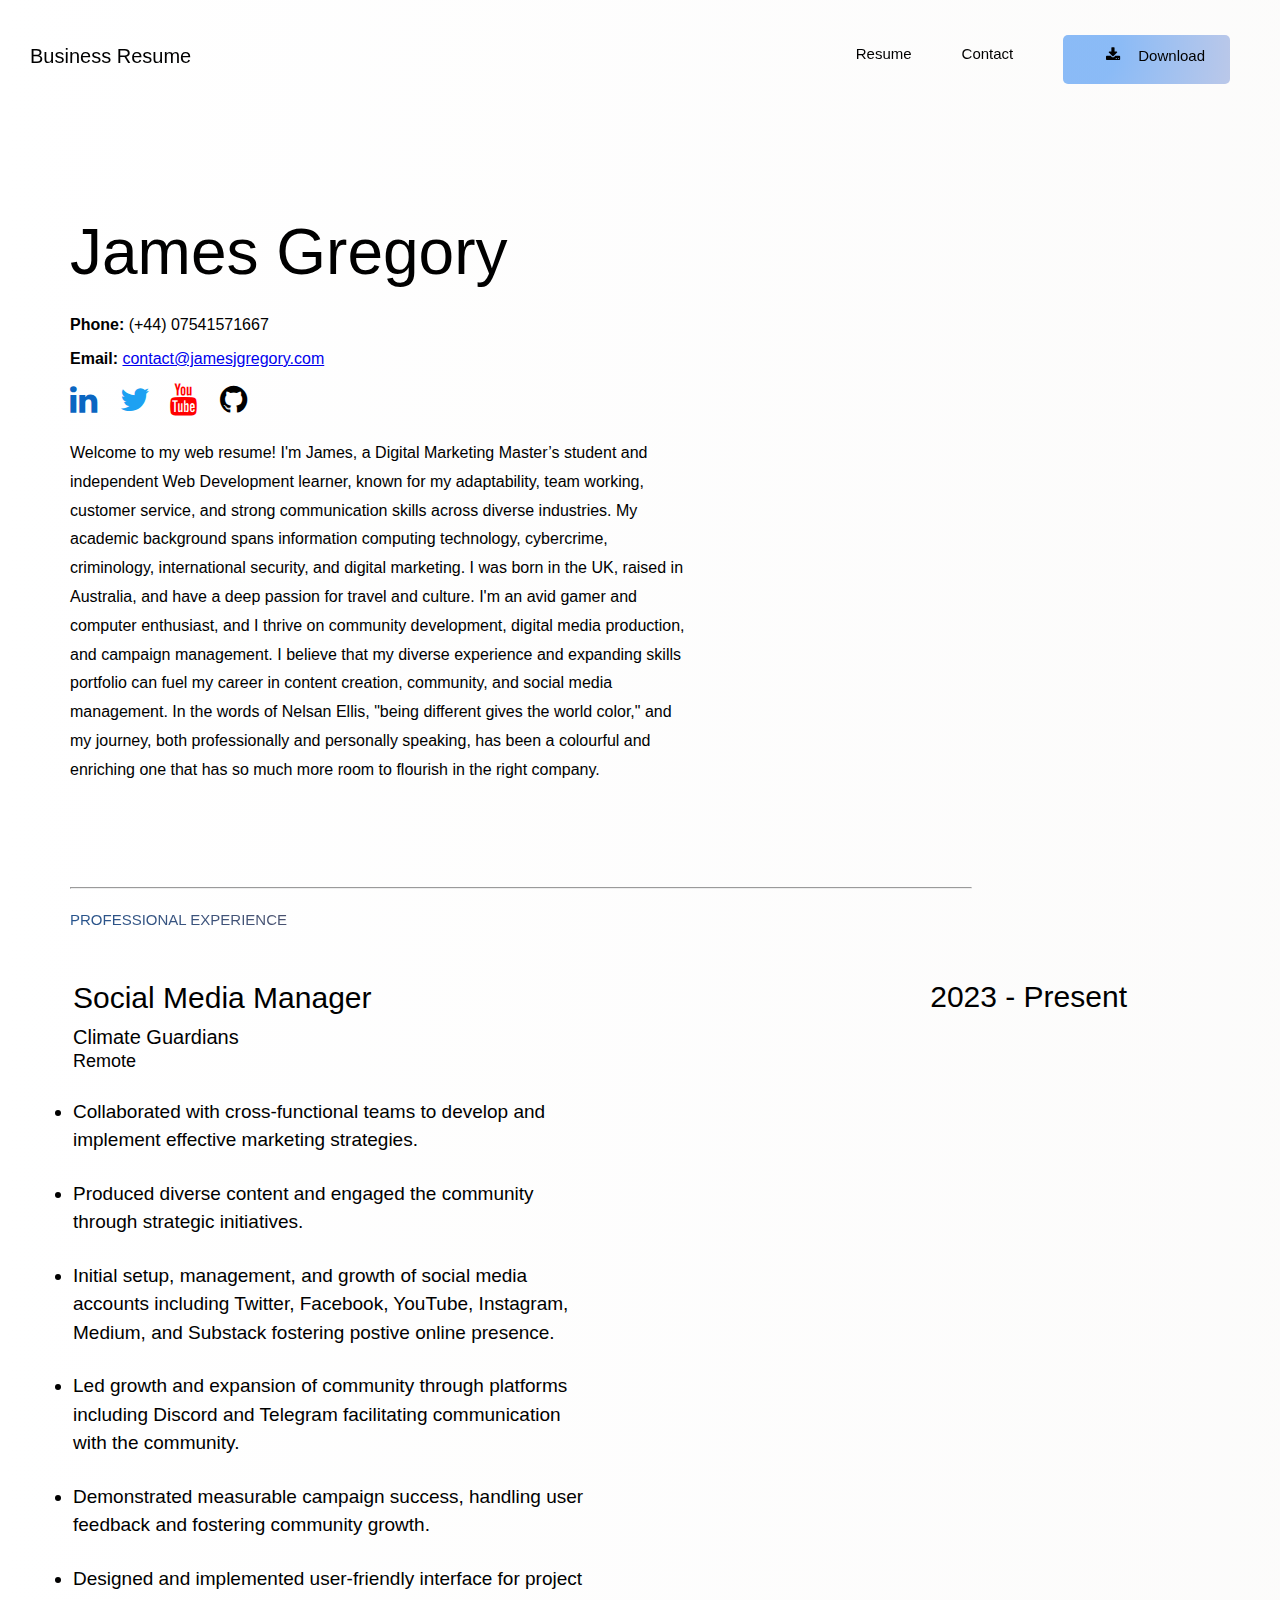
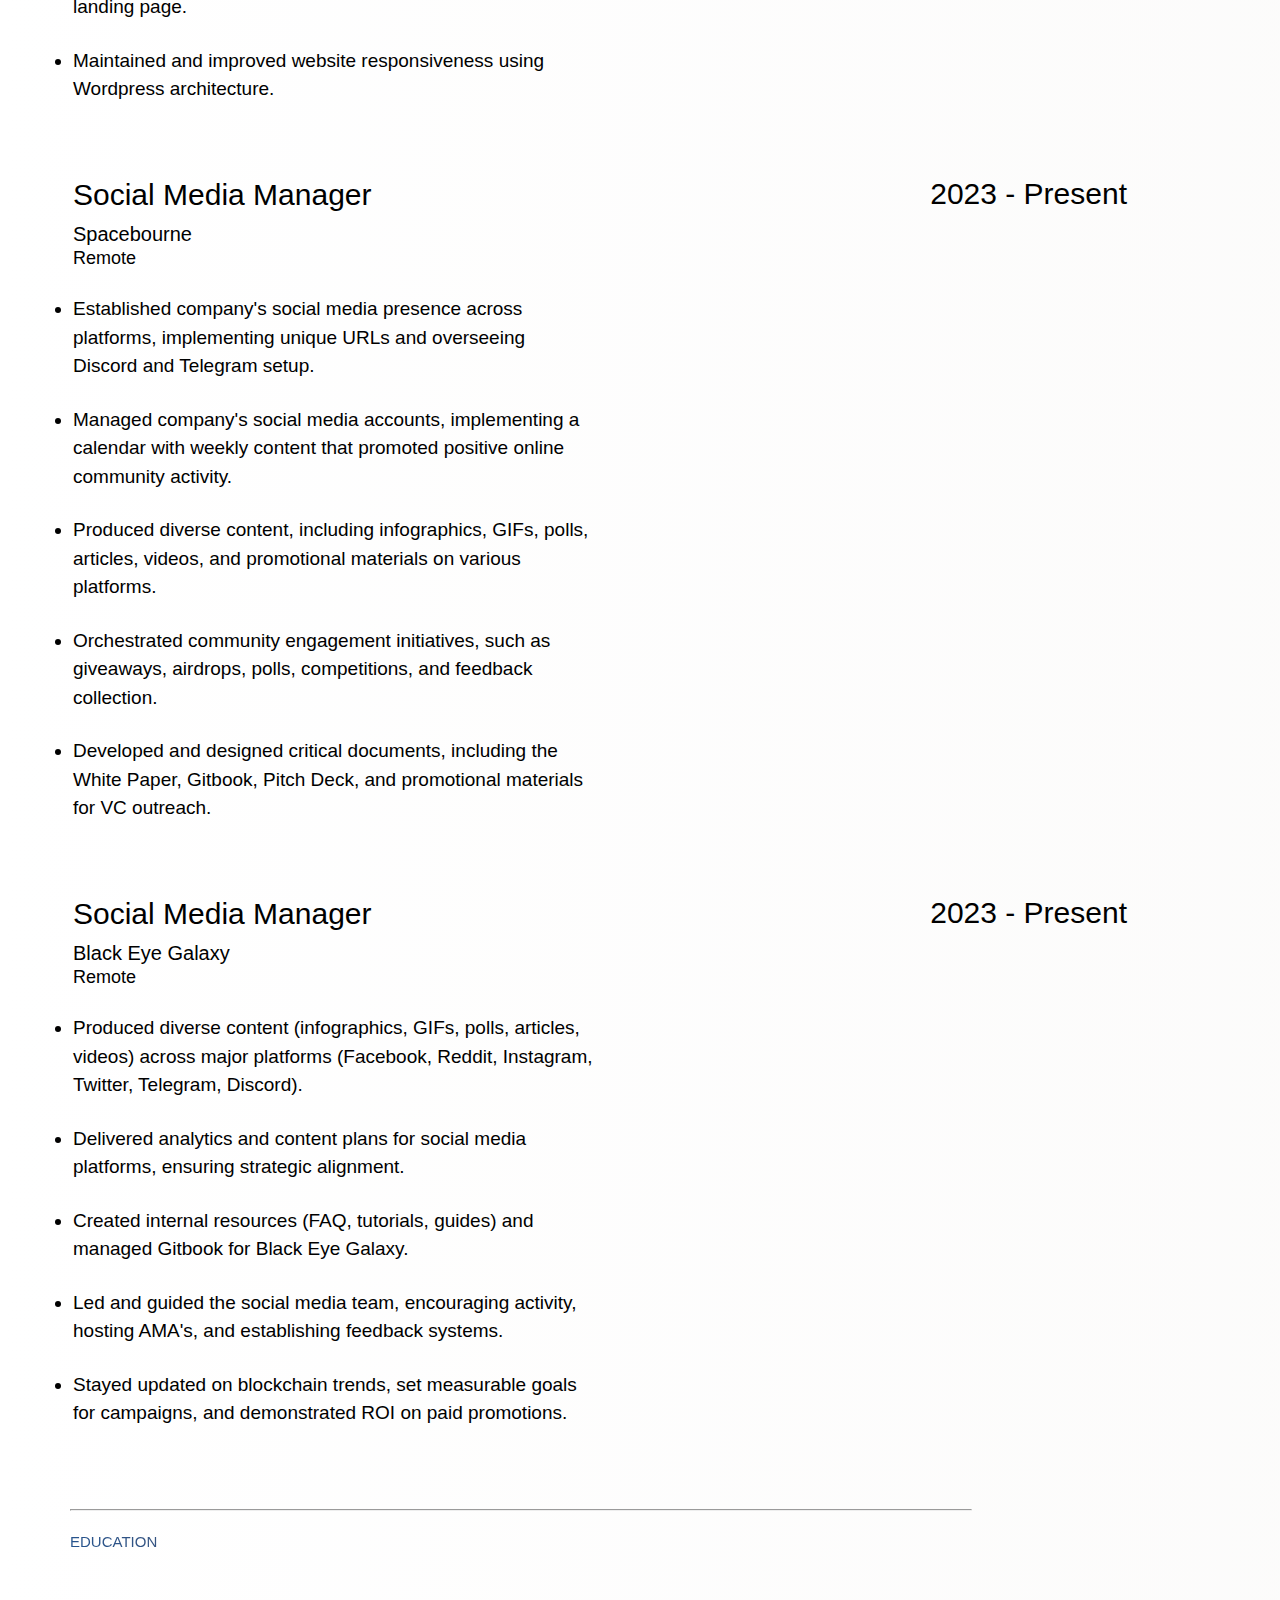
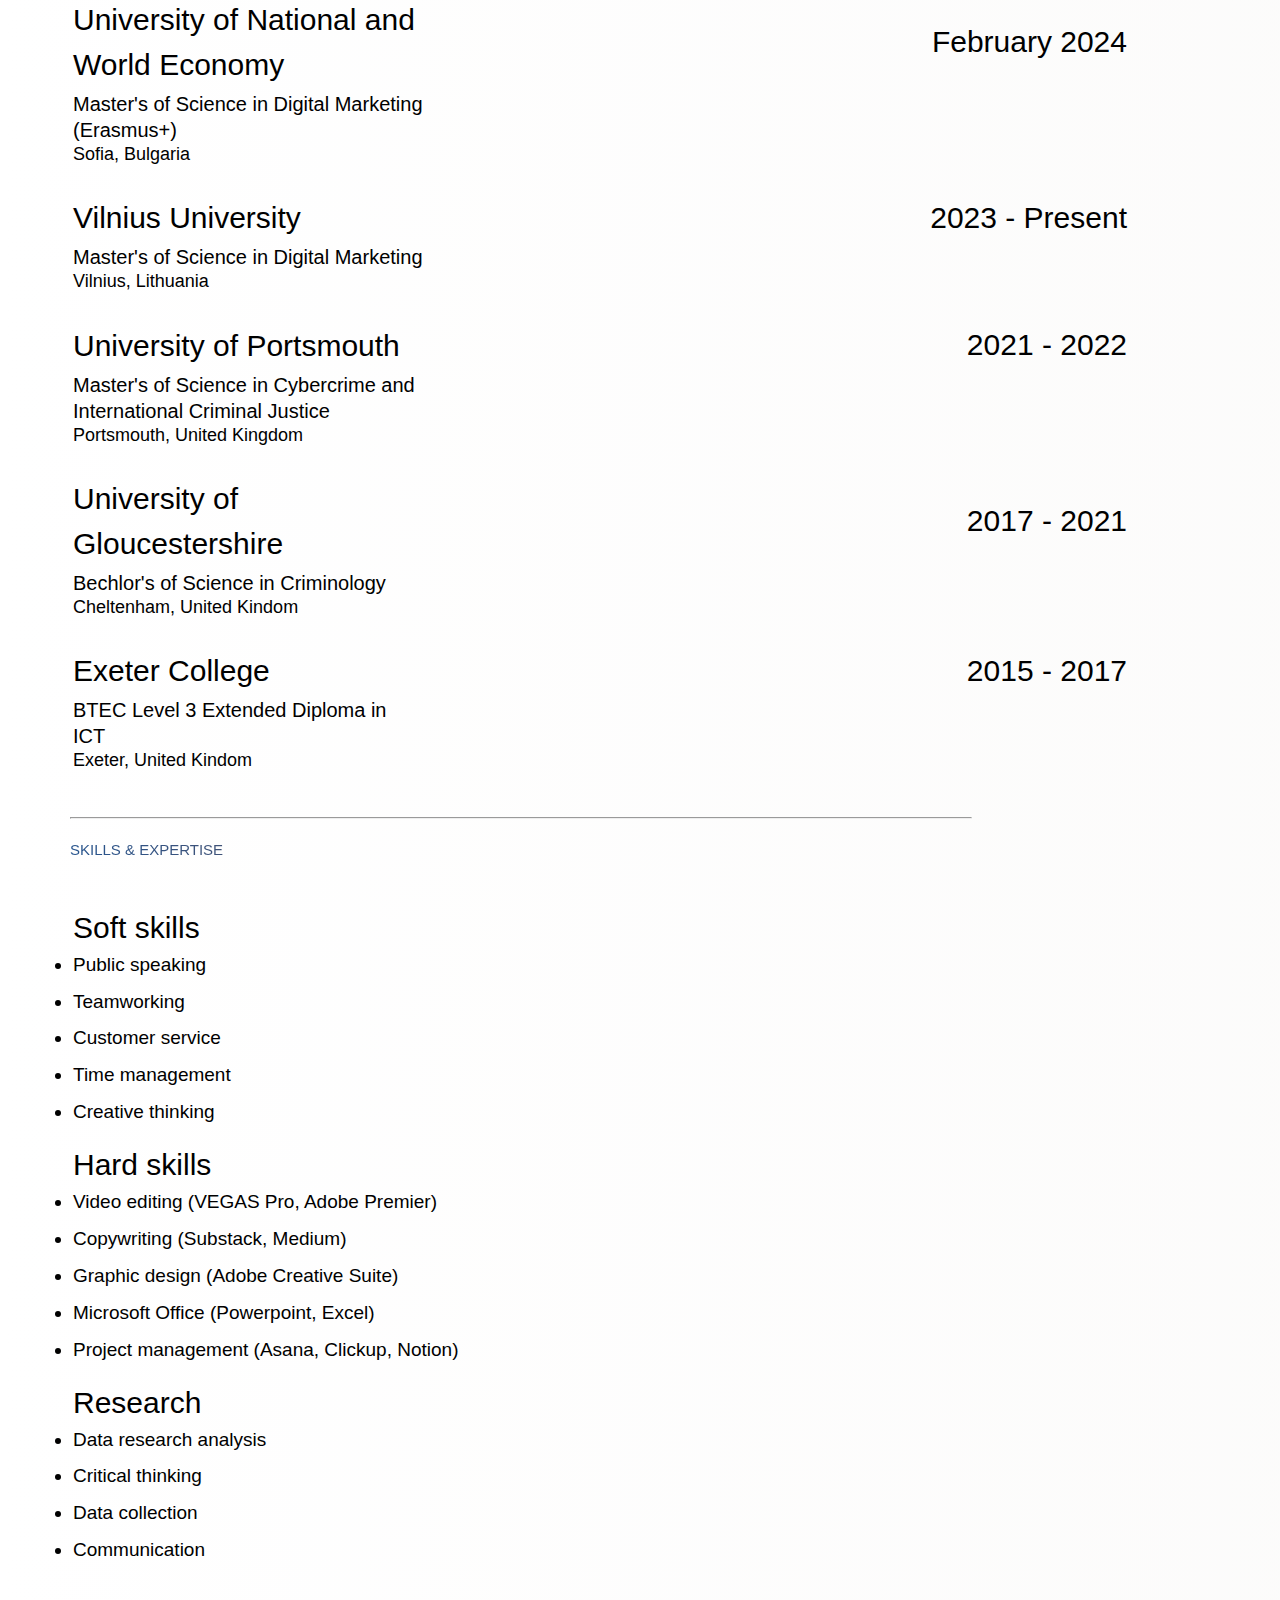
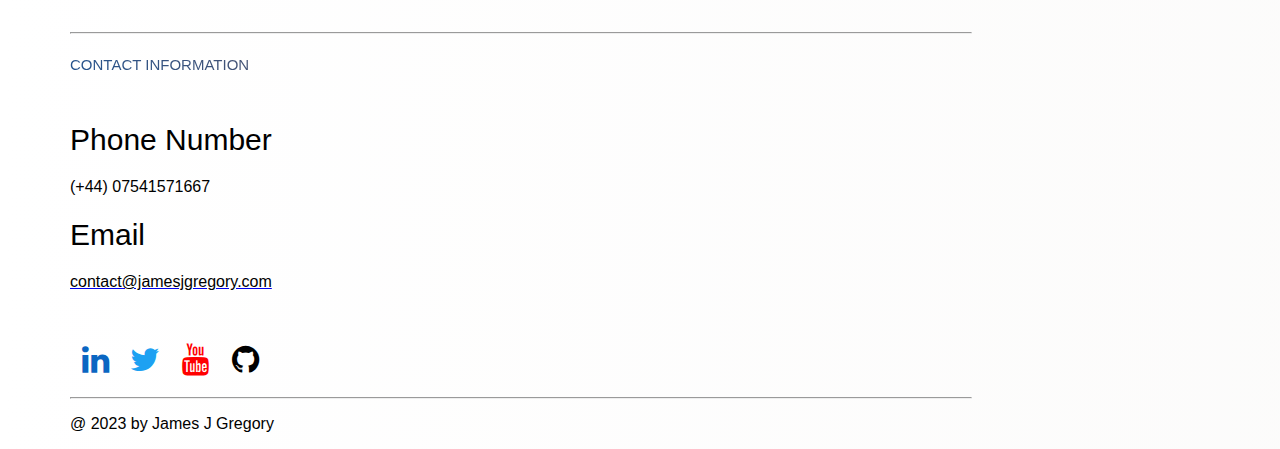
==== index.html @ 7dad7a79 "Update" ====
<!DOCTYPE html>
<html lang="en">
<head>
    <meta name="viewport" content="width=device-width, initial-scale=1">
    <title>James J Gregory</title>
    <link rel="stylesheet" type="text/css" href="styles.css">
    <link rel="icon" href="favicon.ico">
    <link rel="preconnect" href="https://fonts.googleapis.com">
    <link rel="preconnect" href="https://fonts.gstatic.com" crossorigin>
    <link href="https://fonts.googleapis.com/css2?family=Open+Sans:wght@300;400;700&family=Sacramento&display=swap" rel="stylesheet">
    <link rel="stylesheet" href="https://cdnjs.cloudflare.com/ajax/libs/font-awesome/4.7.0/css/font-awesome.min.css">
</head>

<body>
    <div class="navbar">
            <a href="C:\Users\james\OneDrive - Vilnius University\Desktop\cv-main\index.html">Business Resume</a>
        <div class="links">
            <a href="JamesGregoryCV.pdf"><button class="btn"><i class="fa fa-download"></i>Download</button></a>
            <a href="#contact-section">Contact</a>
            <a href="#resume-section">Resume</a>
        </div>
    </div>

    <div class="main">
        <h1>James Gregory</h1>
        <p><b>Phone:</b> (+44) 07541571667</p>
        <p><b>Email: </b><a href="mailto:contact@jamesjgregory.com"><span style="font: weight 700px;">contact@jamesjgregory.com</span></p></a>
        <a href="https://www.linkedin.com/in/james-gregory1"><i class="fa fa-linkedin fa-1x" style="color:#0a66c2;"></i></a>
        <a href="www.twitter.com"><i class="fa fa-twitter fa-sm" style="color: #1da1f2;"></i></a>
        <a href="https://www.youtube.com/@furysquadroncommunity3451"><i class="fa fa-youtube fa-sm" style="color: #ff0000;"></i></a>
        <a href="www.github.com"><i class="fa fa-github fa-sm" style="color: black;"></i></a>
    </div>
    <div>
        <p class="hellop">Welcome to my web resume! I'm James, a Digital Marketing Master’s student and independent Web Development learner, known for my adaptability, team working, customer service, and strong communication skills across diverse industries. My academic background spans information computing technology, cybercrime, criminology, international security, and digital marketing. I was born in the UK, raised in Australia, and have a deep passion for travel and culture. I'm an avid gamer and computer enthusiast, and I thrive on community development, digital media production, and campaign management. I believe that my diverse experience and expanding skills portfolio can fuel my career in content creation, community, and social media management. In the words of Nelsan Ellis, "being different gives the world color," and my journey, both professionally and personally speaking, has been a colourful and enriching one that has so much more room to flourish in the right company.</p>
    <div class="content">
    <div>
        <hr width="250%"/>
        <h5 id="resume-section">PROFESSIONAL EXPERIENCE</h5>
    </div>
    <br>
    <table>
        <tr>
          <th><h2>Social Media Manager</h2></th>
          <th><h6>2023 - Present</h6></th>
        </tr>
        <tr>
            <td>
                <h3>Climate Guardians</h3>
                <h4>Remote</h4>
                <ui class="details">
                    <li>Collaborated with cross-functional teams to develop and implement effective marketing strategies.</li>
                    <li>Produced diverse content and engaged the community through strategic initiatives.</li>
                    <li>Initial setup, management, and growth of social media accounts including Twitter, Facebook, YouTube, Instagram, Medium, and Substack fostering postive online presence.</li>  
                    <li>Led growth and expansion of community through platforms including Discord and Telegram facilitating communication with the community.</li>
                    <li>Demonstrated measurable campaign success, handling user feedback and fostering community growth.</li>
                    <li>Designed and implemented user-friendly interface for project landing page.</li>
                    <li>Maintained and improved website responsiveness using Wordpress architecture.</li>
                </ui>
            </td>
        </tr>
    </table>
    <br>
    <table>
        <tr>
          <th><h2>Social Media Manager</h2></th>
          <th><h6>2023 - Present</h6></th>
        </tr>
        <tr>
            <td>
                <h3>Spacebourne</h3>
                <h4>Remote</h4>
                <ui class="details">
                    <li>Established company's social media presence across platforms, implementing unique URLs and overseeing Discord and Telegram setup.</li>
                    <li>Managed company's social media accounts, implementing a calendar with weekly content that promoted positive online community activity.</li>
                    <li>Produced diverse content, including infographics, GIFs, polls, articles, videos, and promotional materials on various platforms.</li>
                    <li>Orchestrated community engagement initiatives, such as giveaways, airdrops, polls, competitions, and feedback collection.</li>
                    <li>Developed and designed critical documents, including the White Paper, Gitbook, Pitch Deck, and promotional materials for VC outreach.</li>
                </ui>
            </td>
        </tr>
    </table>
    <br>
    <table>
        <tr>
          <th><h2>Social Media Manager</h2></th>
          <th><h6>2023 - Present</h6></th>
        </tr>
        <tr>
            <td>
                <h3>Black Eye Galaxy</h3>
                <h4>Remote</h4>
                <ui class="details">
                    <li>Produced diverse content (infographics, GIFs, polls, articles, videos) across major platforms (Facebook, Reddit, Instagram, Twitter, Telegram, Discord).</li>
                    <li>Delivered analytics and content plans for social media platforms, ensuring strategic alignment.</li>
                    <li>Created internal resources (FAQ, tutorials, guides) and managed Gitbook for Black Eye Galaxy.</li>
                    <li>Led and guided the social media team, encouraging activity, hosting AMA's, and establishing feedback systems.</li>
                    <li>Stayed updated on blockchain trends, set measurable goals for campaigns, and demonstrated ROI on paid promotions.</li>
                </ui>
            </td>
        </tr>
    </table>
    <br>
        <div>
            <hr width="250%"/>
            <h5>EDUCATION</h5>
        </div>
        <br>
        <table>
            <tr>
                <th><h2>University of National and World Economy</h2></th>
                <th><h6>February 2024</h6></th>
              </tr>
              <tr>
                  <td>
                      <h3>Master's of Science in Digital Marketing (Erasmus+)</h3>
                      <h4>Sofia, Bulgaria</h4>
                  </td>
              </tr>

            <tr>
              <th><h2>Vilnius University</h2></th>
              <th><h6>2023 - Present</h6></th>
            </tr>
            <tr>
                <td>
                    <h3>Master's of Science in Digital Marketing</h3>
                    <h4>Vilnius, Lithuania</h4>
                </td>
            </tr>

            <tr>
                <th><h2>University of Portsmouth</h2></th>
                <th><h6>2021 - 2022</h6></th>
              </tr>
              <tr>
                  <td>
                      <h3>Master's of Science in Cybercrime and International Criminal Justice</h3>
                      <h4>Portsmouth, United Kingdom</h4>
                  </td>
              </tr>

              <tr>
                <th><h2>University of Gloucestershire</h2></th>
                <th><h6>2017 - 2021</h6></th>
              </tr>
              <tr>
                  <td>
                      <h3>Bechlor's of Science in Criminology</h3>
                      <h4>Cheltenham, United Kindom</h4>
                  </td>
              </tr>

              <tr>
                <th><h2>Exeter College</h2></th>
                <th><h6>2015 - 2017</h6></th>
              </tr>
              <tr>
                  <td>
                      <h3>BTEC Level 3 Extended Diploma in ICT</h3>
                      <h4>Exeter, United Kindom</h4>
                  </td>
              </tr>
        </table>
        <div>
            <hr width="250%"/>
            <h5>SKILLS & EXPERTISE</h5>
        </div>
        <br>
        <table>
            <tr>
                <th><h2>Soft skills</h2></th>
                <tr>
                    <td>
                        <ui class="details2">
                            <li>Public speaking</li>
                            <li>Teamworking</li>
                            <li>Customer service</li> 
                            <li>Time management</li> 
                            <li>Creative thinking</li>
                        </ui>
                    </td>
                </tr>
                <th><h2>Hard skills</h2></th>
                <tr>
                    <td>
                        <ui class="details2">
                            <li>Video editing (VEGAS Pro, Adobe Premier)</li>
                            <li>Copywriting (Substack, Medium)</li>
                            <li>Graphic design (Adobe Creative Suite)</li>
                            <li>Microsoft Office (Powerpoint, Excel)</li>
                            <li>Project management (Asana, Clickup, Notion)</li>

                        </ui>
                    </td>
                </tr>
                <th><h2>Research</h2></th>
                <tr>
                    <td>
                        <ui class="details2">
                            <li>Data research analysis</li>
                            <li>Critical thinking</li>
                            <li>Data collection</li>
                            <li>Communication</li> 
                        </ui>
                    </td>
                </tr>
        </table>
                <br>

                <div>
                    <hr width="250%"/>
                    <h5 id="contact-section">CONTACT INFORMATION</h5>
                </div>
                <br>
                <h2>Phone Number</h2>
                <p>(+44) 07541571667</p>
                <h2>Email</h2>
                <a href="mailto:contact@jamesjgregory.com"><p>contact@jamesjgregory.com</p></a>
                <br>
                <a href="https://www.linkedin.com/in/james-gregory1"><i class="fa fa-linkedin fa-sm" style="color:#0a66c2;"></i></a>
                <a href="https://www.twitter.com"><i class="fa fa-twitter fa-sm" style="color: #1da1f2;"></i></a>
                <a href="https://www.youtube.com/@furysquadroncommunity3451"><i class="fa fa-youtube fa-sm"style="color: #ff0000;"></i></a>  
                <a href="https://www.github.com/"><i class="fa fa-github fa-sm" style="color: rgb(0, 0, 0);"></i></a>
                <br>
            <div>
            <hr width="250%"/>
            </div>
            <p>@ 2023 by James J Gregory</p>
</div>
</body>
</html>
---- styles.css ----
body {
    margin: 0;
    text-align: center;
    font-family: 'Segoe UI', Tahoma, Geneva, Verdana, sans-serif;
    font-size: 200%;
    background: #e2e2e2;
    background: linear-gradient(-90deg, #ECE9E6, white);
    background-size: 600% 600%;
    animation: gradient 15s ease infinite;
}

html {
    height: 100%;
}

@keyframes gradient{
    0% {
        background-position: 0% 50%;
    }

    50% {
        background-position: 100% 50%;
    }

    100% {
        background-position: 0% 50%;
    }
}

.btn {
    background-image: radial-gradient( circle 311px at 8.6% 27.9%,  rgba(62,147,252,0.57) 12.9%, rgba(239,183,192,0.44) 91.2% );
    border: none;
    padding: 12px 25px;
    border-radius: 5px;
    margin-top: -10px;
    cursor: pointer;
    font-size: 15px;
    color: black;
  }
  
  /* Darker background on mouse-over */
  .btn:hover {
    background: linear-gradient(-45deg, white, #DAE2F8);
  }

  .fa {
    color: black;
    align-items: left;
    float: left;
    width: 50px;
    height: 25px;
  }

  .fa:hover {
    color: #DAE2F8;
  }

  #fa-linkedin fa-1x {
    color:#008CBA;
  }

.navbar {
    overflow: hidden;
    opacity: 1;
    position:sticky; /* Set the navbar to fixed position */
    top: 0; /* Position the navbar at the top of the page */
    width: 100%; /* Full width */
    transition: top 0.3s;
  }
  
.navbar a {
    float: left;
    display: block;
    color: #000000;
    text-align: center;
    padding: 30px 30px;
    text-decoration: none;
    font-size: 20px;
    margin-top: 15px;
}

.links a {
    float: right;
    display:block;
    color: #000000;
    text-align: center;
    padding: 30px 0px  ;
    text-decoration: none;
    font-size: 15px;
    margin-right: 50px;
    margin-top: 15px;
}
  
  .navbar a:hover {
    color: #008CBA;
  }

  .main {
    float: left;
    text-align: left;
    margin-left: 70px;
    margin-top: 55px;
  }

h1 {
    margin: 35px auto 0 auto ;
    color: #000000;
    font-family:'Segoe UI', Tahoma, Geneva, Verdana, sans-serif;
    font-size: 2.5;
    line-height: 1.5;
    font-weight:350;
    font-style:normal;
}

.details2 li {
    line-height: 0.1;
    padding-top: 10px;
}

.hellop {
    color: rgb(0, 0, 0);
    font-family:'Segoe UI', Tahoma, Geneva, Verdana, sans-serif;
    font-size: 16px;
    text-align: left;
    margin-top: 0px;
    margin-left: 70px;
    margin-right: 590px;
    line-height: 1.8;
    padding-top: 30px;
    padding-bottom: 20px;
    float: left;
    font-weight: 100;
}

h2 {
    color: rgb(0, 0, 0);
    font-family: 'Segoe UI', Tahoma, Geneva, Verdana, sans-serif;
    font-size: 30px;    
    font-weight: lighter;
    margin: 0;
    font-weight: normal;
    line-height: 1.5;
    text-align: left;
}

h3 {
    color: #000000;
    font-family: 'Segoe UI', Tahoma, Geneva, Verdana, sans-serif;
    font-size: 20px;
    margin: 0;
    font-weight: normal;
    font-weight: lighter;
    line-height: 1.3;
    text-align: left;
}

h4 {
        color: #000000;
        font-family: 'Segoe UI', Tahoma, Geneva, Verdana, sans-serif;
        font-size: 18px;
        margin: 0;
        font-weight: normal;
        font-weight: lighter;
        line-height: 1.3;
        text-align: left;
        padding-bottom: 25px;
}

hr {
    display: block;
    border-style: inset;
    border-width: 1px;
    float: left;
  }

h5 {
    background-color: #000000;
    background-image: linear-gradient(45deg, rgba(62,147,252,0.57), rgba(239,183,192,0.44));
    background-size: 100%;
    background-clip: content-box;
    -webkit-background-clip: text;
    -moz-background-clip: text;
    -webkit-text-fill-color: transparent; 
    -moz-text-fill-color: transparent;
    font-family: 'Segoe UI', Tahoma, Verdana, sans-serif;
    font-size: 15px;
    font-weight: bold;
    margin: 0;
    font-weight: normal;
    line-height: 2;
    text-align: left;
}

h6 {
    color: rgb(0, 0, 0);
    font-family: 'Segoe UI', Tahoma, Geneva, Verdana, sans-serif;
    font-size: 30px;    
    font-weight: lighter;
    margin: 0;
    font-weight: normal;
    line-height: 1;
    text-align: right;
    margin-right: -700px;
}


p {
    color: rgb(0, 0, 0);
    font-family: 'Segoe UI', Tahoma, Geneva, Verdana, sans-serif;
    font-size: 1rem;
    text-align: left;
}

.content {
    float: left;
    margin-top: 50px;
    margin-left: 70px;
    margin-right: 850px;
}

li {
    font-size: 19px;
    font-family: 'Segoe UI', Tahoma, Geneva, Verdana, sans-serif;
    text-align: left;
    line-height: 1.5;
    margin-right: -170px;
    padding-right: 0;
    padding-left: 0;
    padding-bottom: 25px;
    color: rgb(0, 0, 0);
    font-weight: 300;
}
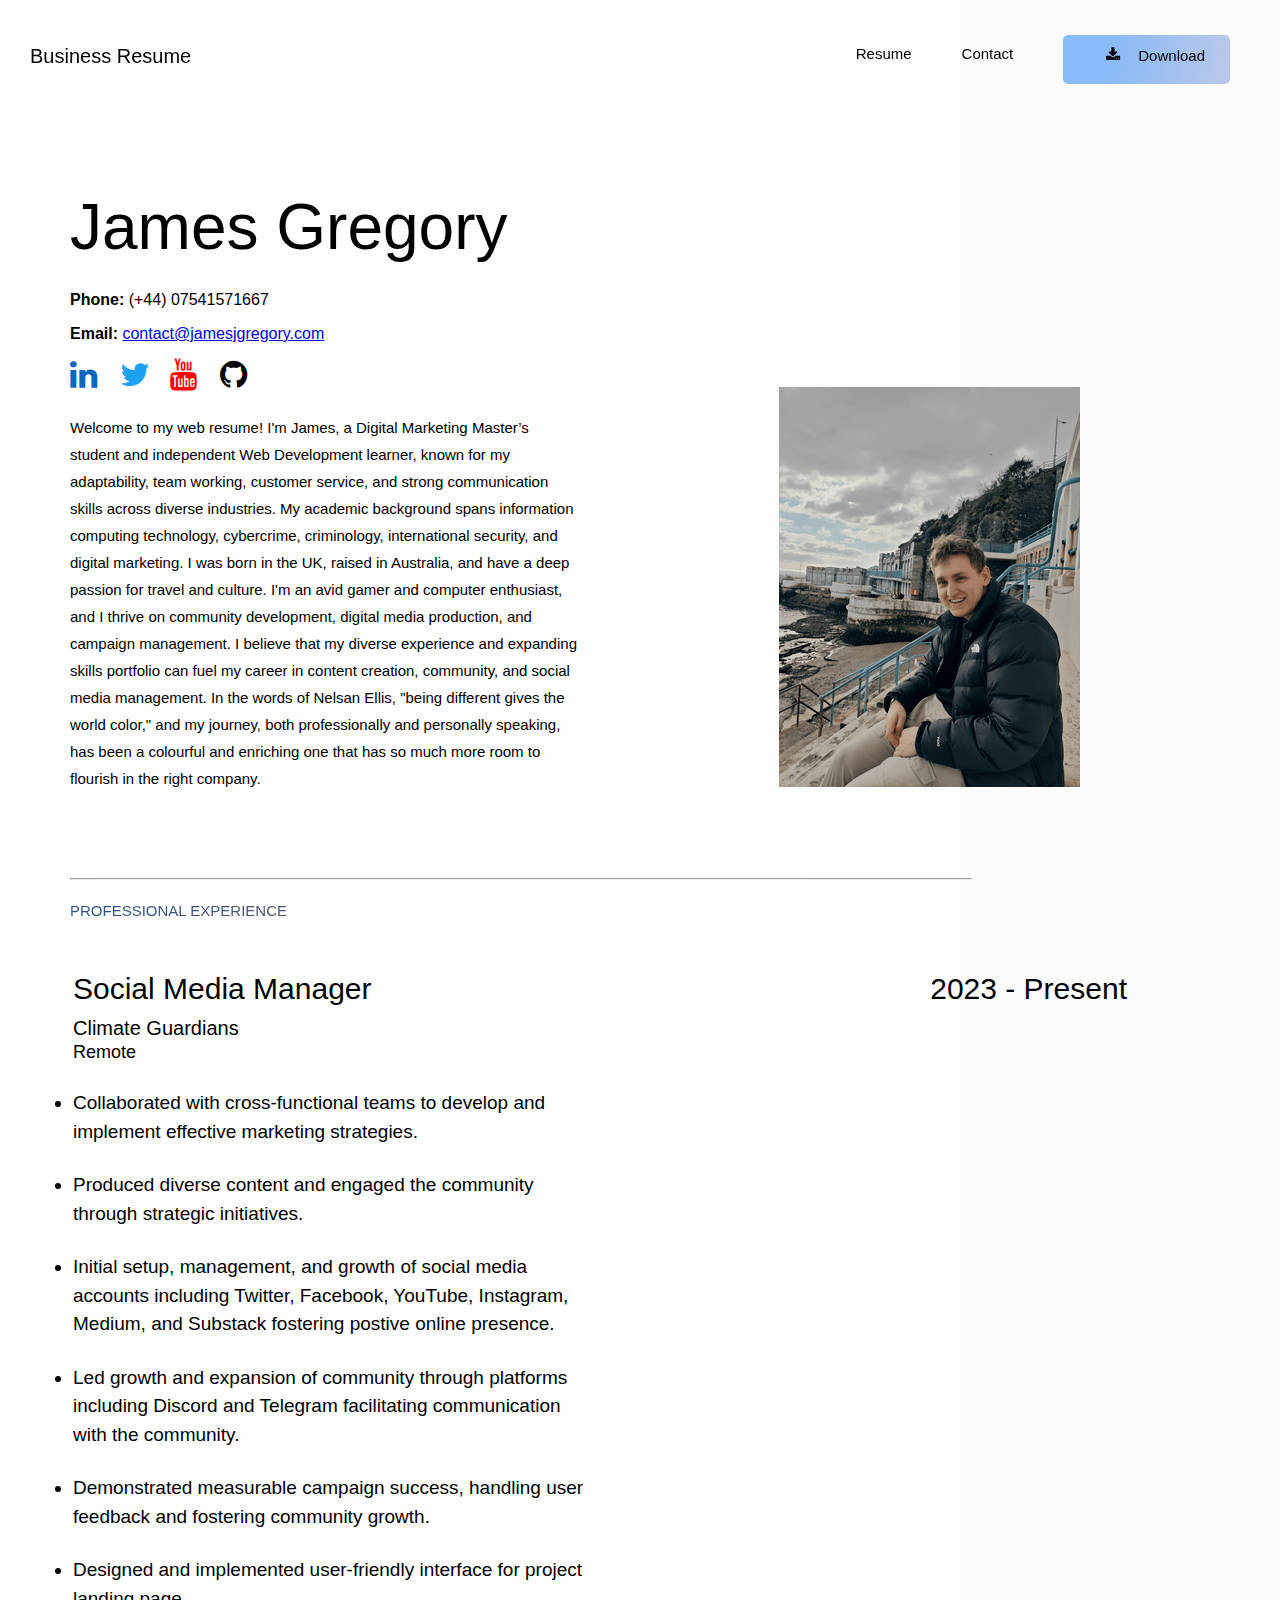
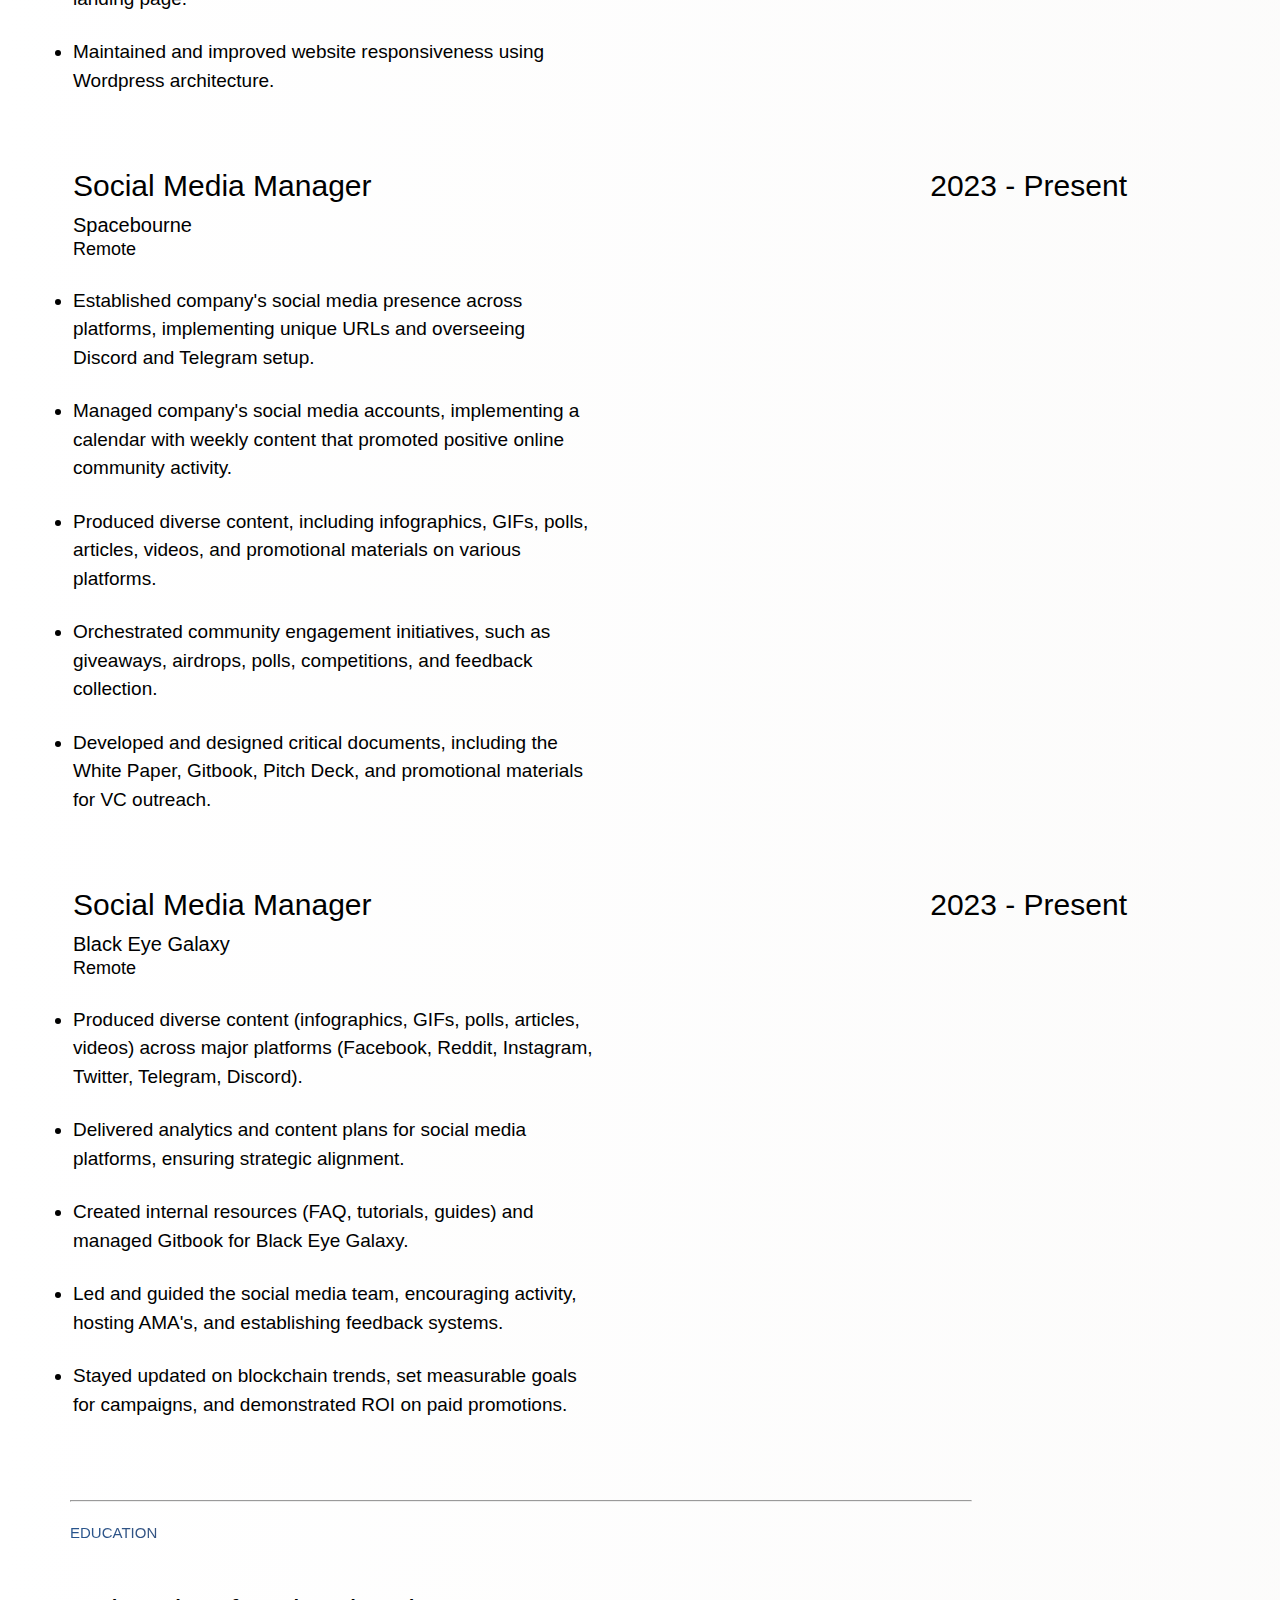
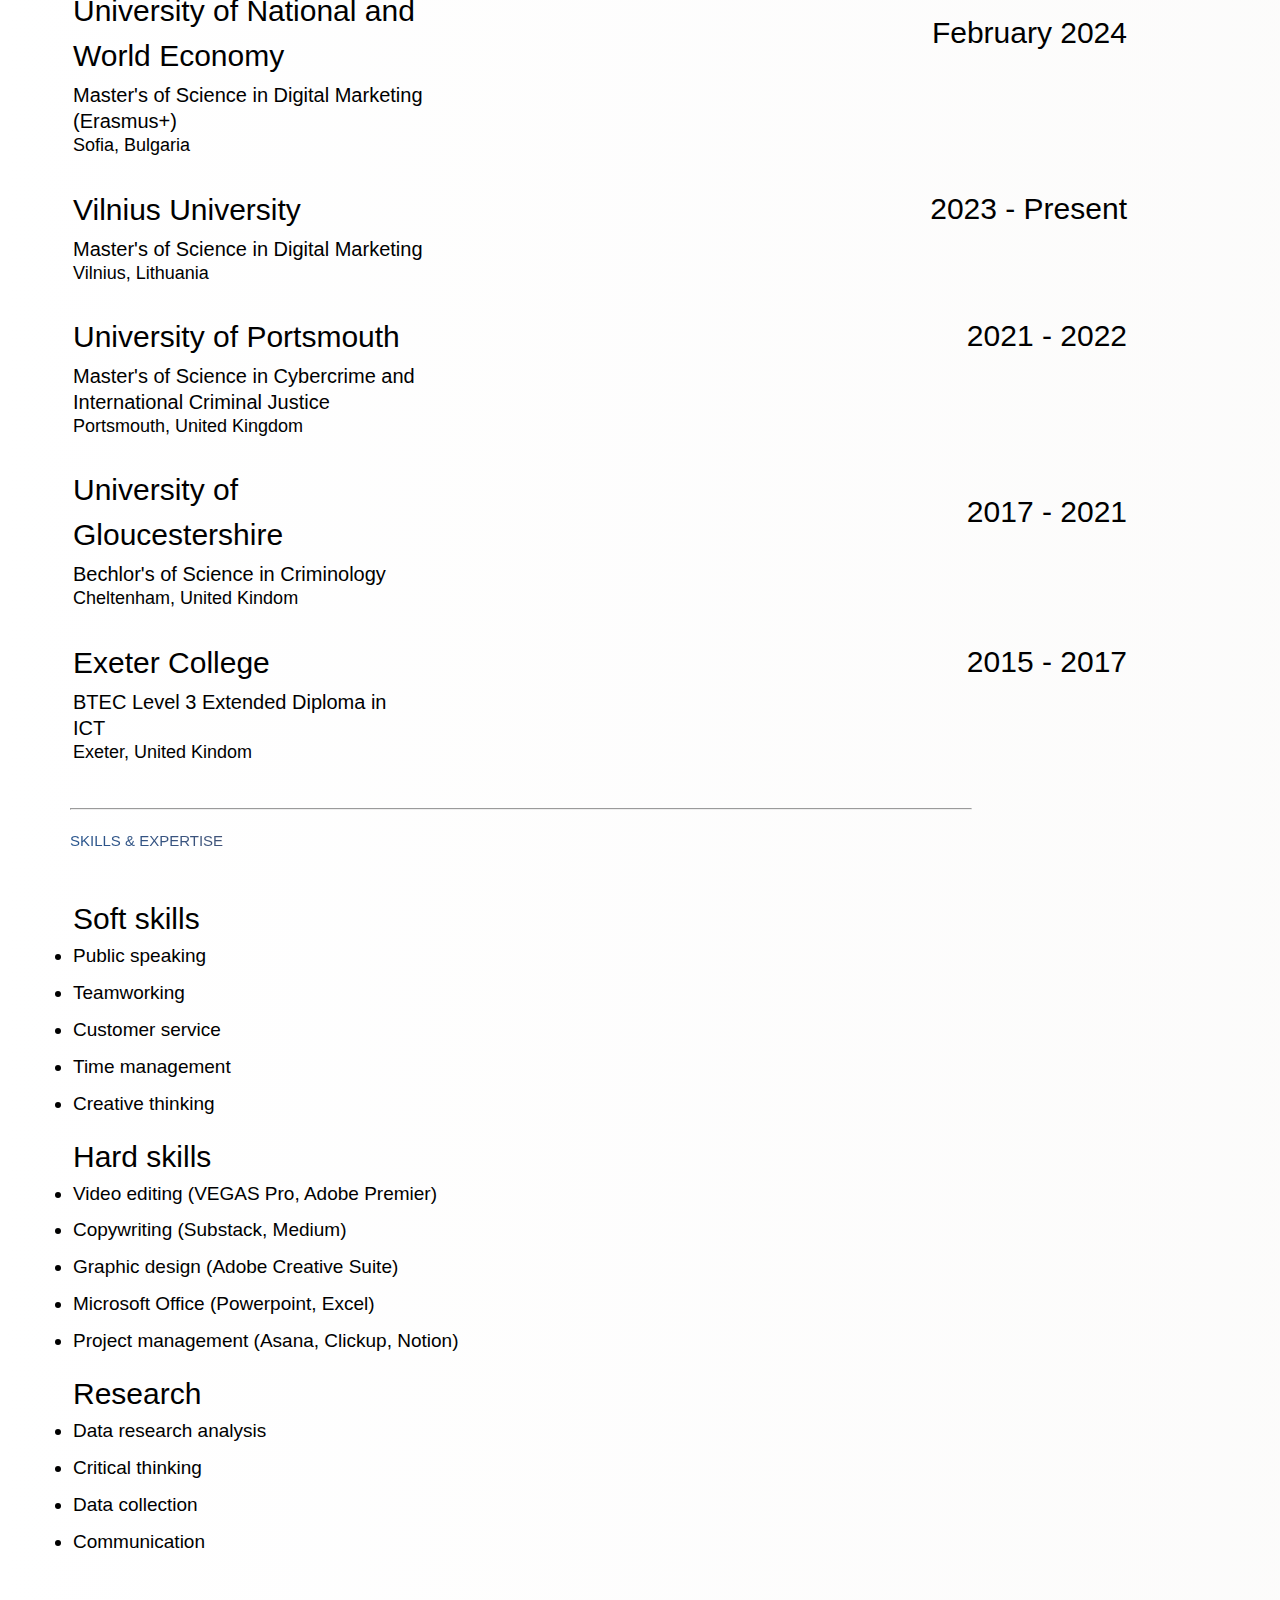
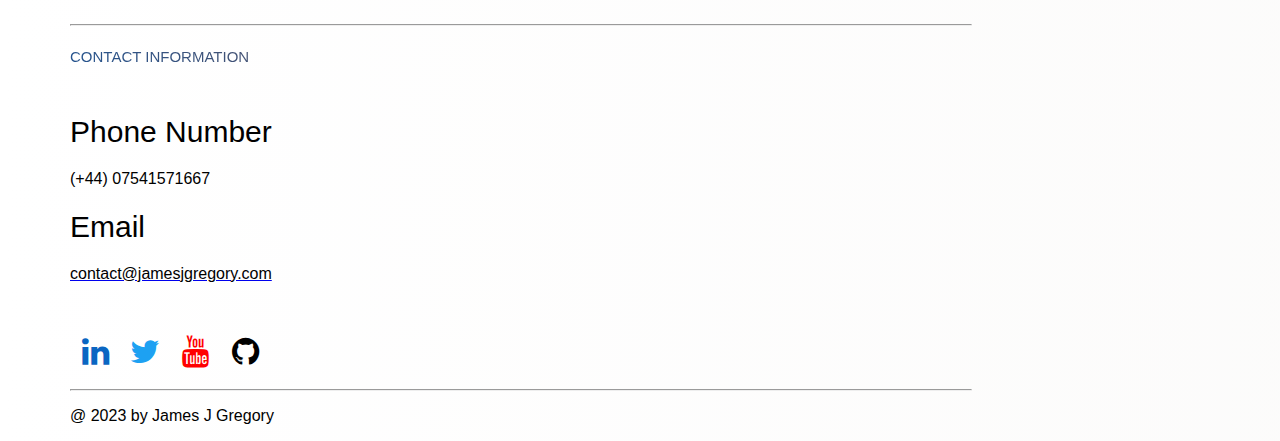
==== commit 3a102c2a: "Update" ====
--- a/index.html
+++ b/index.html
@@ -15,7 +15,7 @@
     <div class="navbar">
             <a href="C:\Users\james\OneDrive - Vilnius University\Desktop\cv-main\index.html">Business Resume</a>
         <div class="links">
-            <a href="JamesGregoryCV.pdf"><button class="btn"><i class="fa fa-download"></i>Download</button></a>
+            <a href="JamesGregoryCV.pdf"><button class="btn" target="_blank"><i class="fa fa-download"></i>Download</button></a>
             <a href="#contact-section">Contact</a>
             <a href="#resume-section">Resume</a>
         </div>
@@ -30,8 +30,12 @@
         <a href="https://www.youtube.com/@furysquadroncommunity3451"><i class="fa fa-youtube fa-sm" style="color: #ff0000;"></i></a>
         <a href="www.github.com"><i class="fa fa-github fa-sm" style="color: black;"></i></a>
     </div>
+      
     <div>
-        <p class="hellop">Welcome to my web resume! I'm James, a Digital Marketing Master’s student and independent Web Development learner, known for my adaptability, team working, customer service, and strong communication skills across diverse industries. My academic background spans information computing technology, cybercrime, criminology, international security, and digital marketing. I was born in the UK, raised in Australia, and have a deep passion for travel and culture. I'm an avid gamer and computer enthusiast, and I thrive on community development, digital media production, and campaign management. I believe that my diverse experience and expanding skills portfolio can fuel my career in content creation, community, and social media management. In the words of Nelsan Ellis, "being different gives the world color," and my journey, both professionally and personally speaking, has been a colourful and enriching one that has so much more room to flourish in the right company.</p>
+        <span class="hellop">Welcome to my web resume! I'm James, a Digital Marketing Master’s student and independent Web Development learner, known for my adaptability, team working, customer service, and strong communication skills across diverse industries. My academic background spans information computing technology, cybercrime, criminology, international security, and digital marketing. I was born in the UK, raised in Australia, and have a deep passion for travel and culture. I'm an avid gamer and computer enthusiast, and I thrive on community development, digital media production, and campaign management. I believe that my diverse experience and expanding skills portfolio can fuel my career in content creation, community, and social media management. In the words of Nelsan Ellis, "being different gives the world color," and my journey, both professionally and personally speaking, has been a colourful and enriching one that has so much more room to flourish in the right company.</span>
+        <img  class="james-picture" src="James.png">
+    </div>
+
     <div class="content">
     <div>
         <hr width="250%"/>
--- a/styles.css
+++ b/styles.css
@@ -95,11 +95,11 @@
     color: #008CBA;
   }
 
-  .main {
+.main {
     float: left;
     text-align: left;
     margin-left: 70px;
-    margin-top: 55px;
+    margin-top: 30px;
   }
 
 h1 {
@@ -120,16 +120,23 @@
 .hellop {
     color: rgb(0, 0, 0);
     font-family:'Segoe UI', Tahoma, Geneva, Verdana, sans-serif;
-    font-size: 16px;
-    text-align: left;
-    margin-top: 0px;
+    font-size: 15px;
+    text-align: left;
     margin-left: 70px;
-    margin-right: 590px;
+    margin-right: 700px;
     line-height: 1.8;
     padding-top: 30px;
     padding-bottom: 20px;
     float: left;
     font-weight: 100;
+}
+
+.james-picture {
+  float: right;
+  max-width: 25%;
+  max-height:15%;
+  margin-right: 200px;
+  margin-top: -425px;
 }
 
 h2 {
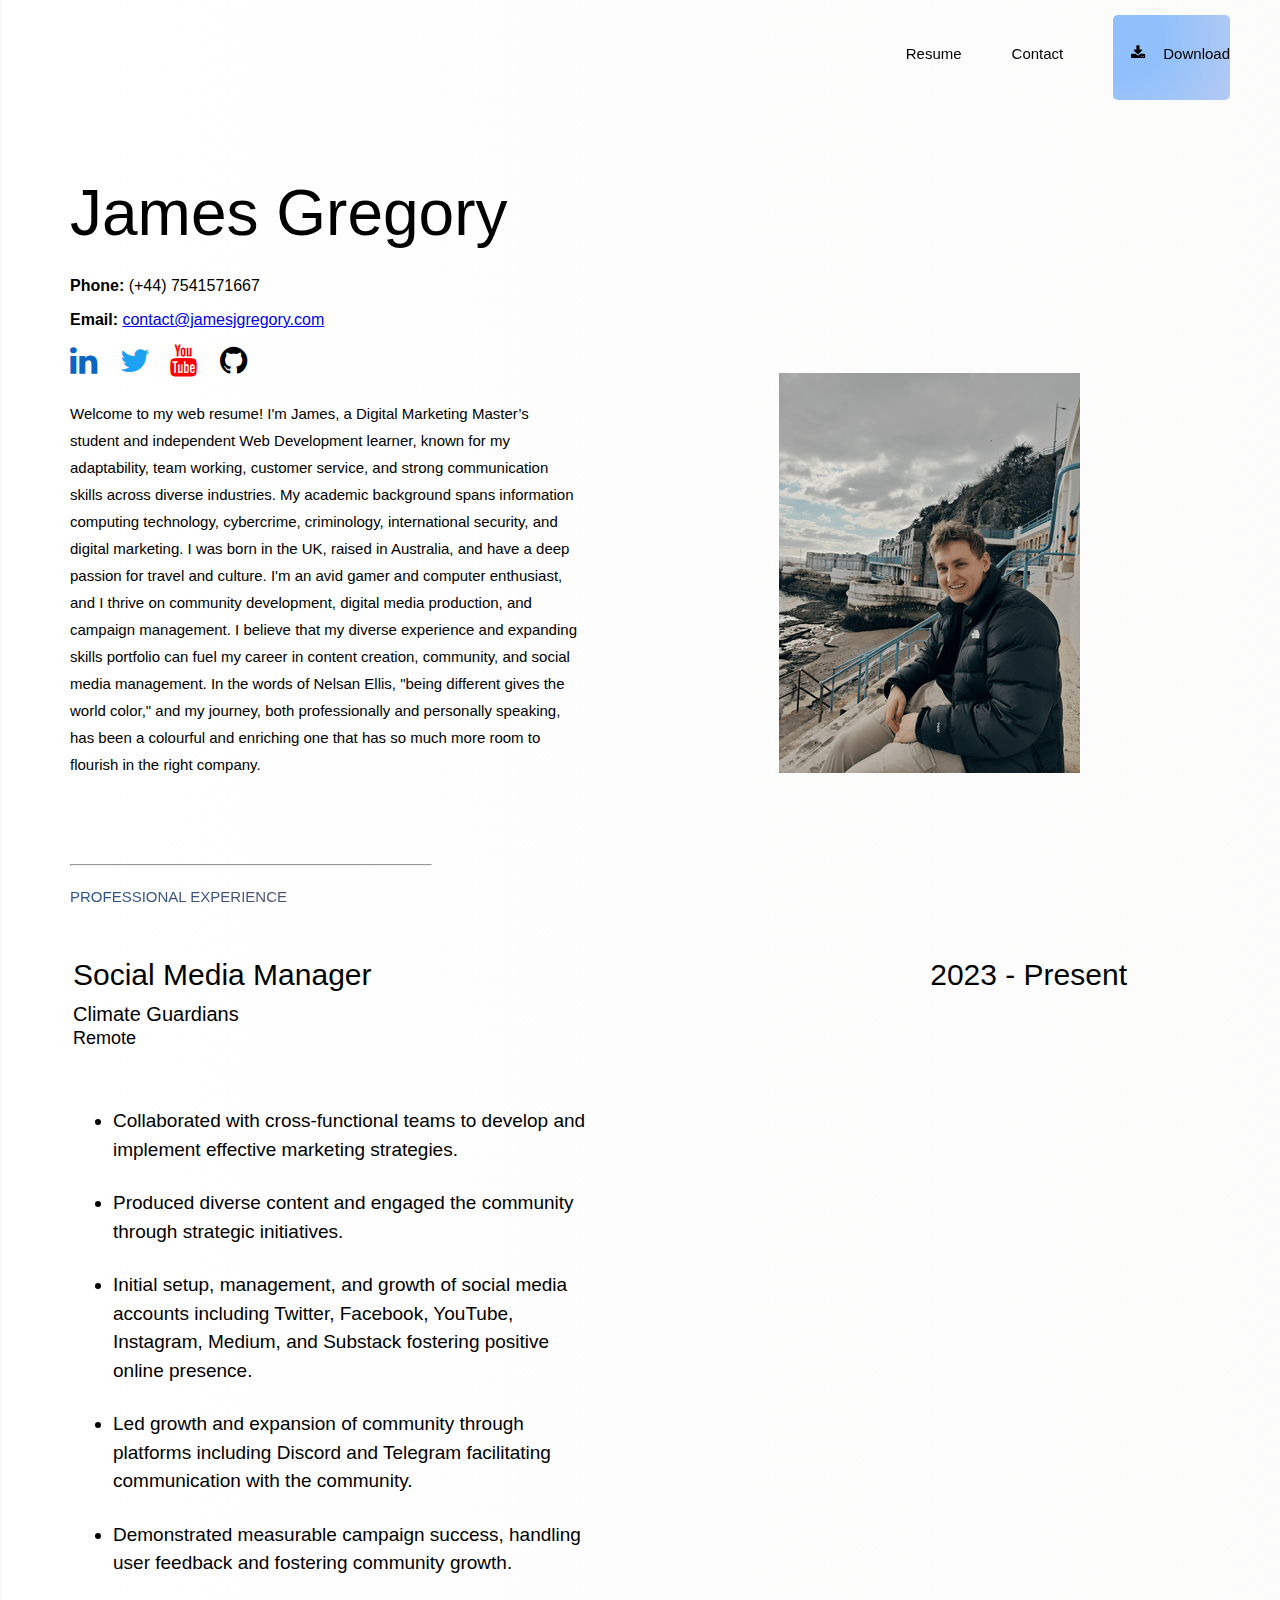
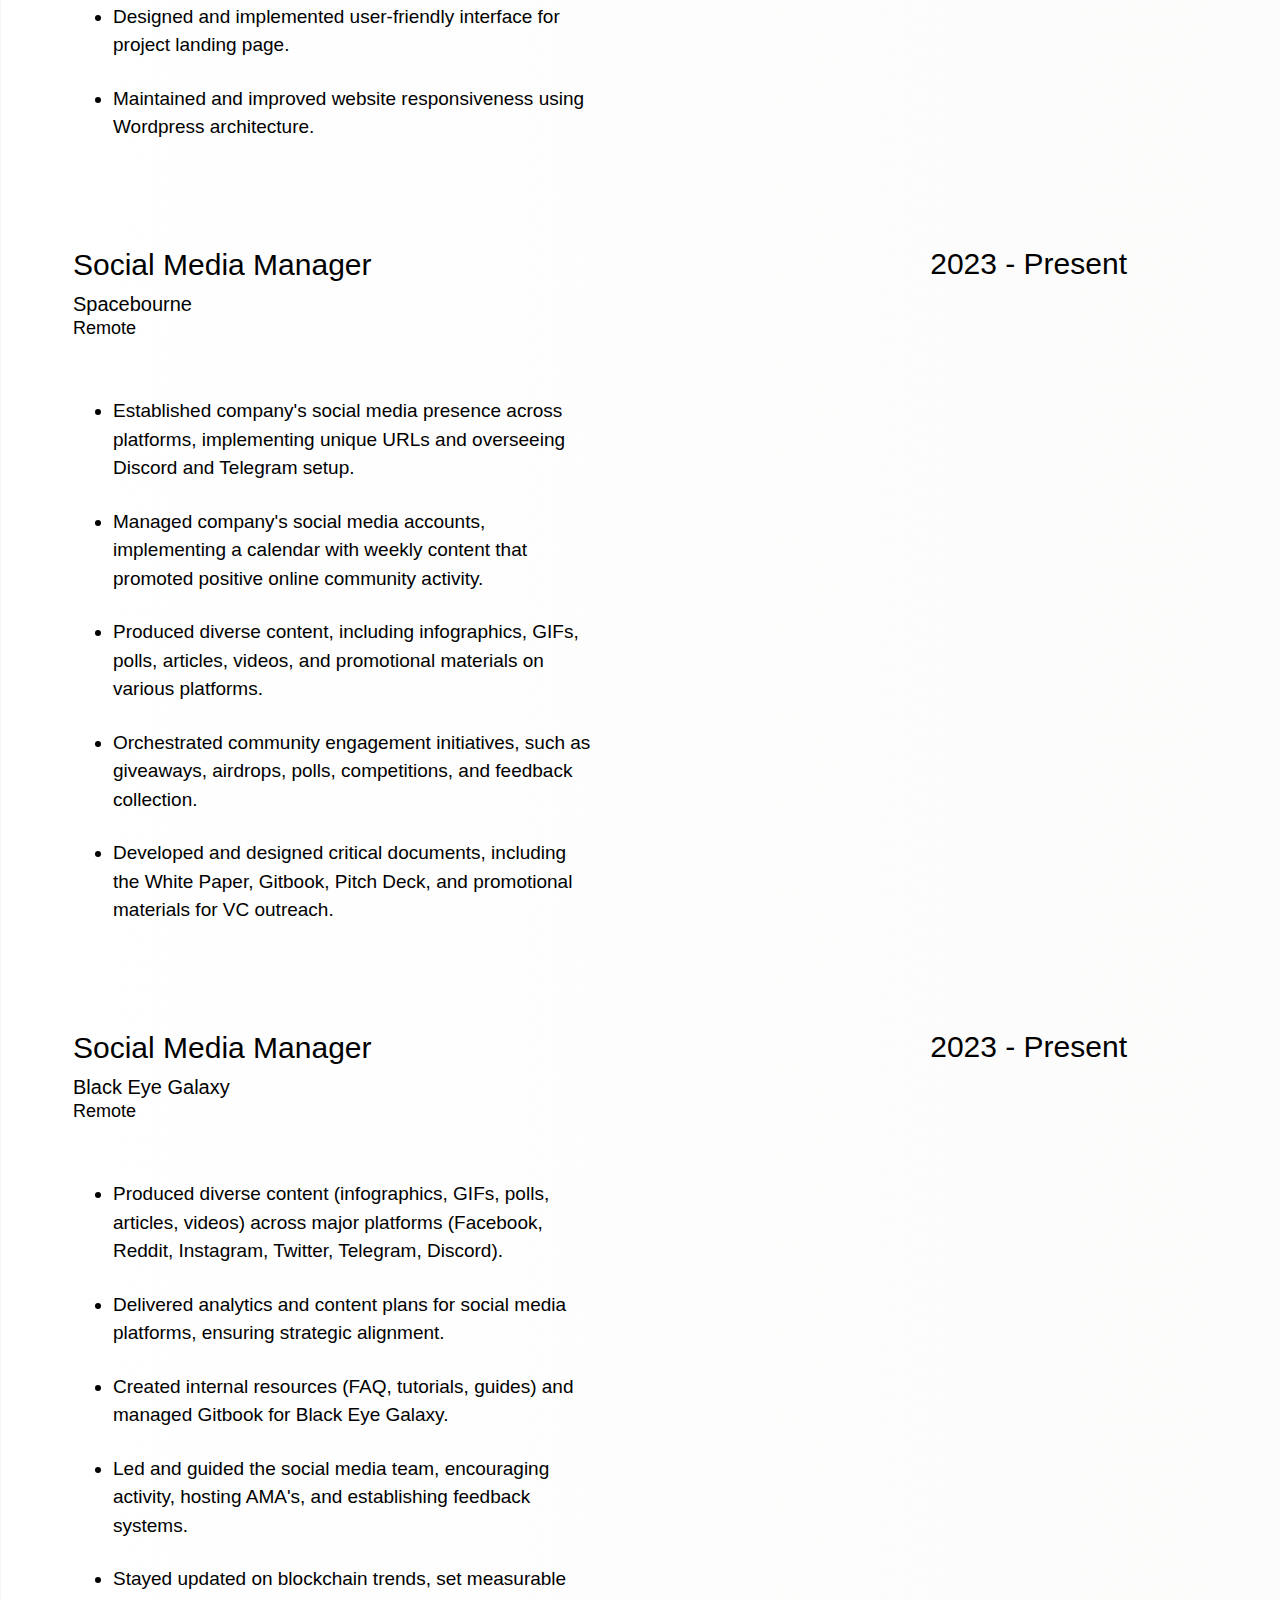
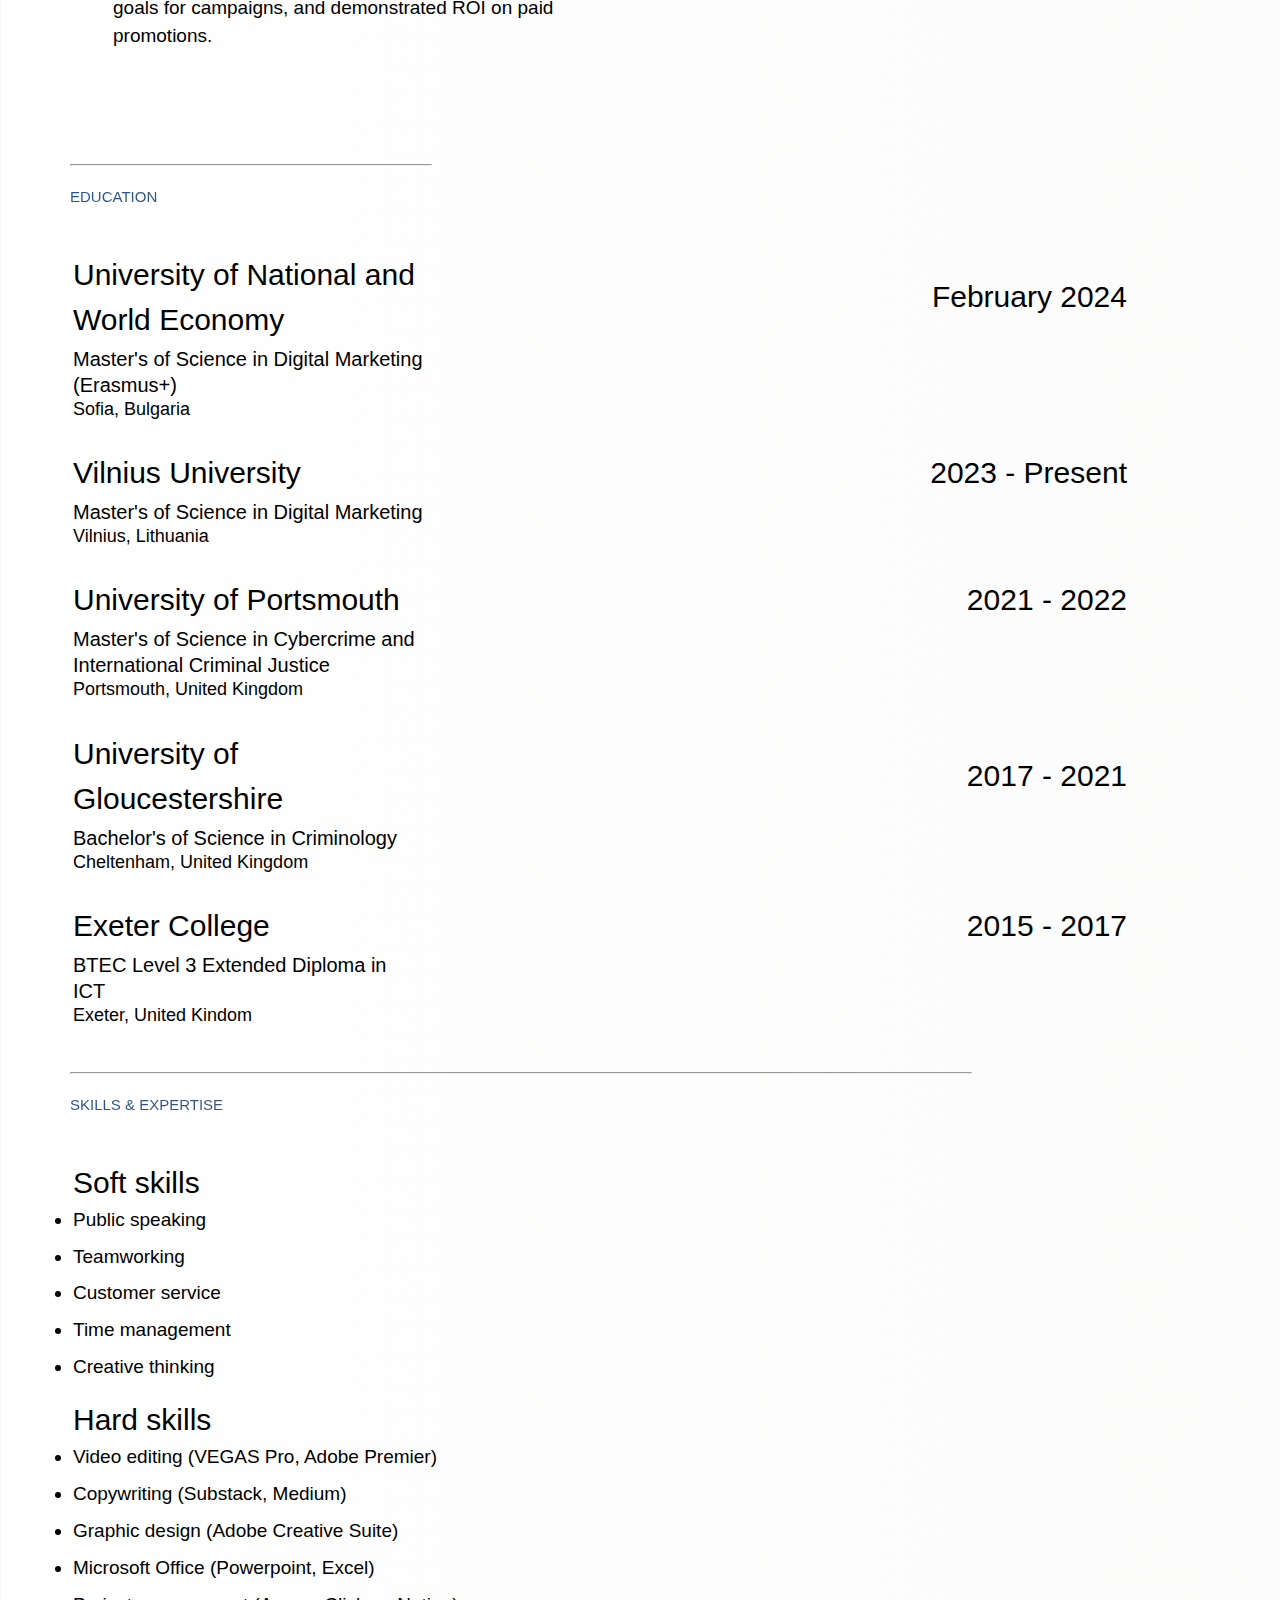
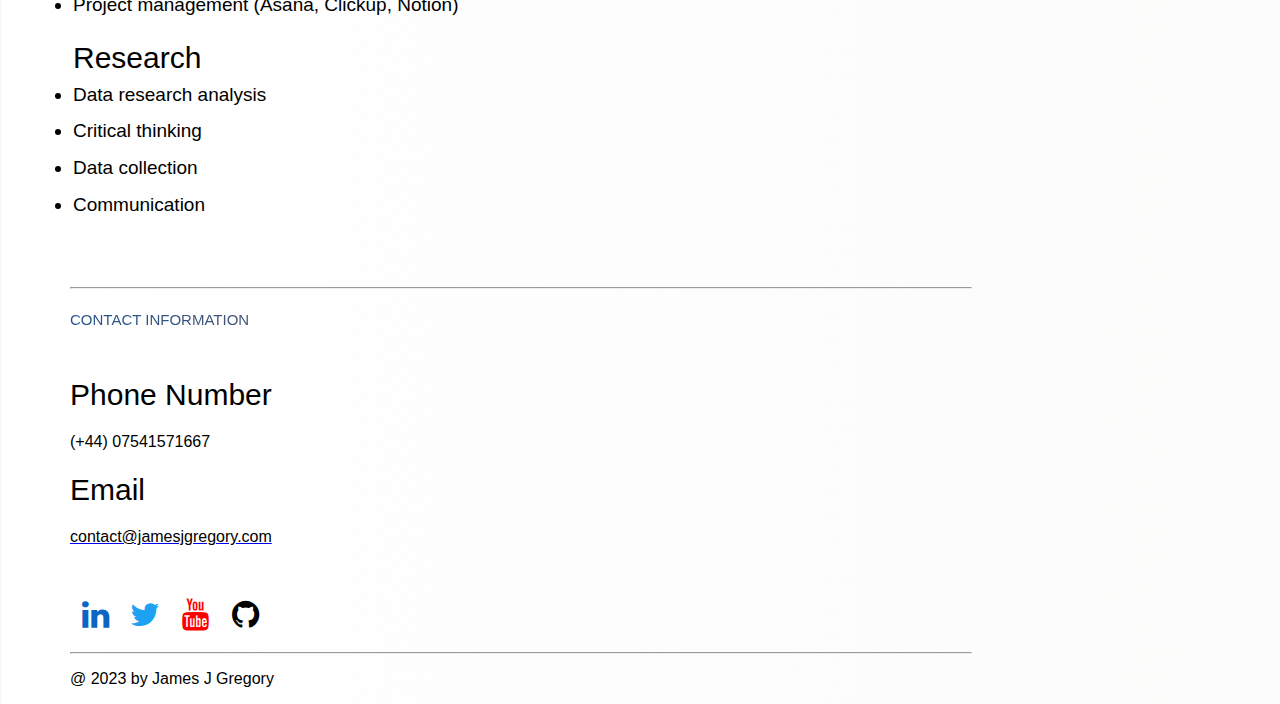
==== commit b825ac61: "Add files via upload" ====
--- a/index.html
+++ b/index.html
@@ -1,235 +1,231 @@
-<!DOCTYPE html>
-<html lang="en">
-<head>
-    <meta name="viewport" content="width=device-width, initial-scale=1">
-    <title>James J Gregory</title>
-    <link rel="stylesheet" type="text/css" href="styles.css">
-    <link rel="icon" href="favicon.ico">
-    <link rel="preconnect" href="https://fonts.googleapis.com">
-    <link rel="preconnect" href="https://fonts.gstatic.com" crossorigin>
-    <link href="https://fonts.googleapis.com/css2?family=Open+Sans:wght@300;400;700&family=Sacramento&display=swap" rel="stylesheet">
-    <link rel="stylesheet" href="https://cdnjs.cloudflare.com/ajax/libs/font-awesome/4.7.0/css/font-awesome.min.css">
-</head>
-
-<body>
-    <div class="navbar">
-            <a href="C:\Users\james\OneDrive - Vilnius University\Desktop\cv-main\index.html">Business Resume</a>
-        <div class="links">
-            <a href="JamesGregoryCV.pdf"><button class="btn" target="_blank"><i class="fa fa-download"></i>Download</button></a>
-            <a href="#contact-section">Contact</a>
-            <a href="#resume-section">Resume</a>
-        </div>
-    </div>
-
-    <div class="main">
-        <h1>James Gregory</h1>
-        <p><b>Phone:</b> (+44) 07541571667</p>
-        <p><b>Email: </b><a href="mailto:contact@jamesjgregory.com"><span style="font: weight 700px;">contact@jamesjgregory.com</span></p></a>
-        <a href="https://www.linkedin.com/in/james-gregory1"><i class="fa fa-linkedin fa-1x" style="color:#0a66c2;"></i></a>
-        <a href="www.twitter.com"><i class="fa fa-twitter fa-sm" style="color: #1da1f2;"></i></a>
-        <a href="https://www.youtube.com/@furysquadroncommunity3451"><i class="fa fa-youtube fa-sm" style="color: #ff0000;"></i></a>
-        <a href="www.github.com"><i class="fa fa-github fa-sm" style="color: black;"></i></a>
-    </div>
-      
-    <div>
-        <span class="hellop">Welcome to my web resume! I'm James, a Digital Marketing Master’s student and independent Web Development learner, known for my adaptability, team working, customer service, and strong communication skills across diverse industries. My academic background spans information computing technology, cybercrime, criminology, international security, and digital marketing. I was born in the UK, raised in Australia, and have a deep passion for travel and culture. I'm an avid gamer and computer enthusiast, and I thrive on community development, digital media production, and campaign management. I believe that my diverse experience and expanding skills portfolio can fuel my career in content creation, community, and social media management. In the words of Nelsan Ellis, "being different gives the world color," and my journey, both professionally and personally speaking, has been a colourful and enriching one that has so much more room to flourish in the right company.</span>
-        <img  class="james-picture" src="James.png">
-    </div>
-
-    <div class="content">
-    <div>
-        <hr width="250%"/>
-        <h5 id="resume-section">PROFESSIONAL EXPERIENCE</h5>
-    </div>
-    <br>
-    <table>
-        <tr>
-          <th><h2>Social Media Manager</h2></th>
-          <th><h6>2023 - Present</h6></th>
-        </tr>
-        <tr>
-            <td>
-                <h3>Climate Guardians</h3>
-                <h4>Remote</h4>
-                <ui class="details">
-                    <li>Collaborated with cross-functional teams to develop and implement effective marketing strategies.</li>
-                    <li>Produced diverse content and engaged the community through strategic initiatives.</li>
-                    <li>Initial setup, management, and growth of social media accounts including Twitter, Facebook, YouTube, Instagram, Medium, and Substack fostering postive online presence.</li>  
-                    <li>Led growth and expansion of community through platforms including Discord and Telegram facilitating communication with the community.</li>
-                    <li>Demonstrated measurable campaign success, handling user feedback and fostering community growth.</li>
-                    <li>Designed and implemented user-friendly interface for project landing page.</li>
-                    <li>Maintained and improved website responsiveness using Wordpress architecture.</li>
-                </ui>
-            </td>
-        </tr>
-    </table>
-    <br>
-    <table>
-        <tr>
-          <th><h2>Social Media Manager</h2></th>
-          <th><h6>2023 - Present</h6></th>
-        </tr>
-        <tr>
-            <td>
-                <h3>Spacebourne</h3>
-                <h4>Remote</h4>
-                <ui class="details">
-                    <li>Established company's social media presence across platforms, implementing unique URLs and overseeing Discord and Telegram setup.</li>
-                    <li>Managed company's social media accounts, implementing a calendar with weekly content that promoted positive online community activity.</li>
-                    <li>Produced diverse content, including infographics, GIFs, polls, articles, videos, and promotional materials on various platforms.</li>
-                    <li>Orchestrated community engagement initiatives, such as giveaways, airdrops, polls, competitions, and feedback collection.</li>
-                    <li>Developed and designed critical documents, including the White Paper, Gitbook, Pitch Deck, and promotional materials for VC outreach.</li>
-                </ui>
-            </td>
-        </tr>
-    </table>
-    <br>
-    <table>
-        <tr>
-          <th><h2>Social Media Manager</h2></th>
-          <th><h6>2023 - Present</h6></th>
-        </tr>
-        <tr>
-            <td>
-                <h3>Black Eye Galaxy</h3>
-                <h4>Remote</h4>
-                <ui class="details">
-                    <li>Produced diverse content (infographics, GIFs, polls, articles, videos) across major platforms (Facebook, Reddit, Instagram, Twitter, Telegram, Discord).</li>
-                    <li>Delivered analytics and content plans for social media platforms, ensuring strategic alignment.</li>
-                    <li>Created internal resources (FAQ, tutorials, guides) and managed Gitbook for Black Eye Galaxy.</li>
-                    <li>Led and guided the social media team, encouraging activity, hosting AMA's, and establishing feedback systems.</li>
-                    <li>Stayed updated on blockchain trends, set measurable goals for campaigns, and demonstrated ROI on paid promotions.</li>
-                </ui>
-            </td>
-        </tr>
-    </table>
-    <br>
-        <div>
-            <hr width="250%"/>
-            <h5>EDUCATION</h5>
-        </div>
-        <br>
-        <table>
-            <tr>
-                <th><h2>University of National and World Economy</h2></th>
-                <th><h6>February 2024</h6></th>
-              </tr>
-              <tr>
-                  <td>
-                      <h3>Master's of Science in Digital Marketing (Erasmus+)</h3>
-                      <h4>Sofia, Bulgaria</h4>
-                  </td>
-              </tr>
-
-            <tr>
-              <th><h2>Vilnius University</h2></th>
-              <th><h6>2023 - Present</h6></th>
-            </tr>
-            <tr>
-                <td>
-                    <h3>Master's of Science in Digital Marketing</h3>
-                    <h4>Vilnius, Lithuania</h4>
-                </td>
-            </tr>
-
-            <tr>
-                <th><h2>University of Portsmouth</h2></th>
-                <th><h6>2021 - 2022</h6></th>
-              </tr>
-              <tr>
-                  <td>
-                      <h3>Master's of Science in Cybercrime and International Criminal Justice</h3>
-                      <h4>Portsmouth, United Kingdom</h4>
-                  </td>
-              </tr>
-
-              <tr>
-                <th><h2>University of Gloucestershire</h2></th>
-                <th><h6>2017 - 2021</h6></th>
-              </tr>
-              <tr>
-                  <td>
-                      <h3>Bechlor's of Science in Criminology</h3>
-                      <h4>Cheltenham, United Kindom</h4>
-                  </td>
-              </tr>
-
-              <tr>
-                <th><h2>Exeter College</h2></th>
-                <th><h6>2015 - 2017</h6></th>
-              </tr>
-              <tr>
-                  <td>
-                      <h3>BTEC Level 3 Extended Diploma in ICT</h3>
-                      <h4>Exeter, United Kindom</h4>
-                  </td>
-              </tr>
-        </table>
-        <div>
-            <hr width="250%"/>
-            <h5>SKILLS & EXPERTISE</h5>
-        </div>
-        <br>
-        <table>
-            <tr>
-                <th><h2>Soft skills</h2></th>
-                <tr>
-                    <td>
-                        <ui class="details2">
-                            <li>Public speaking</li>
-                            <li>Teamworking</li>
-                            <li>Customer service</li> 
-                            <li>Time management</li> 
-                            <li>Creative thinking</li>
-                        </ui>
-                    </td>
-                </tr>
-                <th><h2>Hard skills</h2></th>
-                <tr>
-                    <td>
-                        <ui class="details2">
-                            <li>Video editing (VEGAS Pro, Adobe Premier)</li>
-                            <li>Copywriting (Substack, Medium)</li>
-                            <li>Graphic design (Adobe Creative Suite)</li>
-                            <li>Microsoft Office (Powerpoint, Excel)</li>
-                            <li>Project management (Asana, Clickup, Notion)</li>
-
-                        </ui>
-                    </td>
-                </tr>
-                <th><h2>Research</h2></th>
-                <tr>
-                    <td>
-                        <ui class="details2">
-                            <li>Data research analysis</li>
-                            <li>Critical thinking</li>
-                            <li>Data collection</li>
-                            <li>Communication</li> 
-                        </ui>
-                    </td>
-                </tr>
-        </table>
-                <br>
-
-                <div>
-                    <hr width="250%"/>
-                    <h5 id="contact-section">CONTACT INFORMATION</h5>
-                </div>
-                <br>
-                <h2>Phone Number</h2>
-                <p>(+44) 07541571667</p>
-                <h2>Email</h2>
-                <a href="mailto:contact@jamesjgregory.com"><p>contact@jamesjgregory.com</p></a>
-                <br>
-                <a href="https://www.linkedin.com/in/james-gregory1"><i class="fa fa-linkedin fa-sm" style="color:#0a66c2;"></i></a>
-                <a href="https://www.twitter.com"><i class="fa fa-twitter fa-sm" style="color: #1da1f2;"></i></a>
-                <a href="https://www.youtube.com/@furysquadroncommunity3451"><i class="fa fa-youtube fa-sm"style="color: #ff0000;"></i></a>  
-                <a href="https://www.github.com/"><i class="fa fa-github fa-sm" style="color: rgb(0, 0, 0);"></i></a>
-                <br>
-            <div>
-            <hr width="250%"/>
-            </div>
-            <p>@ 2023 by James J Gregory</p>
-</div>
-</body>
-</html>+<!DOCTYPE html>
+<html lang="en">
+<head>
+    <meta name="viewport" content="width=device-width, initial-scale=1">
+    <title>James J Gregory</title>
+    <link rel="stylesheet" type="text/css" href="styles.css">
+    <link rel="icon" href="favicon.ico">
+    <link rel="preconnect" href="https://fonts.googleapis.com">
+    <link rel="preconnect" href="https://fonts.gstatic.com" crossorigin>
+    <link href="https://fonts.googleapis.com/css2?family=Open+Sans:wght@300;400;700&family=Sacramento&display=swap" rel="stylesheet">
+    <link rel="stylesheet" href="https://cdnjs.cloudflare.com/ajax/libs/font-awesome/4.7.0/css/font-awesome.min.css">
+</head>
+
+<body>
+    <div class="navbar">
+        <a href="index.html"></a>
+        <div class="links">
+            <a href="JamesGregoryCV2024" target="_blank" class="btn"><i class="fa fa-download"></i> Download</a>
+            <a href="#contact-section">Contact</a>
+            <a href="#resume-section">Resume</a>
+        </div>
+    </div>
+
+    <div class="main">
+        <h1>James Gregory</h1>
+        <p><b>Phone:</b> (+44) 7541571667</p>
+        <p><b>Email: </b><a href="mailto:contact@jamesjgregory.com">contact@jamesjgregory.com</a></p>
+        <a href="https://www.linkedin.com/in/james-gregory1"><i class="fa fa-linkedin fa-1x" style="color:#0a66c2;"></i></a>
+        <a href="https://www.twitter.com"><i class="fa fa-twitter fa-sm" style="color: #1da1f2;"></i></a>
+        <a href="https://www.youtube.com/@MrMaymes"><i class="fa fa-youtube fa-sm" style="color: #ff0000;"></i></a>
+        <a href="https://www.github.com"><i class="fa fa-github fa-sm" style="color: black;"></i></a>
+    </div>
+
+    <div>
+        <span class="hellop">Welcome to my web resume! I'm James, a Digital Marketing Master’s student and independent Web Development learner, known for my adaptability, team working, customer service, and strong communication skills across diverse industries. My academic background spans information computing technology, cybercrime, criminology, international security, and digital marketing. I was born in the UK, raised in Australia, and have a deep passion for travel and culture. I'm an avid gamer and computer enthusiast, and I thrive on community development, digital media production, and campaign management. I believe that my diverse experience and expanding skills portfolio can fuel my career in content creation, community, and social media management. In the words of Nelsan Ellis, "being different gives the world color," and my journey, both professionally and personally speaking, has been a colourful and enriching one that has so much more room to flourish in the right company.</span>
+        <img class="james-picture" src="James.png">
+    </div>
+
+    <div class="content">
+        <div>
+            <hr width="100%"/>
+            <h5 id="resume-section">PROFESSIONAL EXPERIENCE</h5>
+        </div>
+        <br>
+        <table>
+            <tr>
+                <th><h2>Social Media Manager</h2></th>
+                <th><h6>2023 - Present</h6></th>
+            </tr>
+            <tr>
+                <td>
+                    <h3>Climate Guardians</h3>
+                    <h4>Remote</h4>
+                    <ul class="details">
+                        <li>Collaborated with cross-functional teams to develop and implement effective marketing strategies.</li>
+                        <li>Produced diverse content and engaged the community through strategic initiatives.</li>
+                        <li>Initial setup, management, and growth of social media accounts including Twitter, Facebook, YouTube, Instagram, Medium, and Substack fostering positive online presence.</li>  
+                        <li>Led growth and expansion of community through platforms including Discord and Telegram facilitating communication with the community.</li>
+                        <li>Demonstrated measurable campaign success, handling user feedback and fostering community growth.</li>
+                        <li>Designed and implemented user-friendly interface for project landing page.</li>
+                        <li>Maintained and improved website responsiveness using Wordpress architecture.</li>
+                    </ul>
+                </td>
+            </tr>
+        </table>
+        <br>
+        <table>
+            <tr>
+                <th><h2>Social Media Manager</h2></th>
+                <th><h6>2023 - Present</h6></th>
+            </tr>
+            <tr>
+                <td>
+                    <h3>Spacebourne</h3>
+                    <h4>Remote</h4>
+                    <ul class="details">
+                        <li>Established company's social media presence across platforms, implementing unique URLs and overseeing Discord and Telegram setup.</li>
+                        <li>Managed company's social media accounts, implementing a calendar with weekly content that promoted positive online community activity.</li>
+                        <li>Produced diverse content, including infographics, GIFs, polls, articles, videos, and promotional materials on various platforms.</li>
+                        <li>Orchestrated community engagement initiatives, such as giveaways, airdrops, polls, competitions, and feedback collection.</li>
+                        <li>Developed and designed critical documents, including the White Paper, Gitbook, Pitch Deck, and promotional materials for VC outreach.</li>
+                    </ul>
+                </td>
+            </tr>
+        </table>
+        <br>
+        <table>
+            <tr>
+                <th><h2>Social Media Manager</h2></th>
+                <th><h6>2023 - Present</h6></th>
+            </tr>
+            <tr>
+                <td>
+                    <h3>Black Eye Galaxy</h3>
+                    <h4>Remote</h4>
+                    <ul class="details">
+                        <li>Produced diverse content (infographics, GIFs, polls, articles, videos) across major platforms (Facebook, Reddit, Instagram, Twitter, Telegram, Discord).</li>
+                        <li>Delivered analytics and content plans for social media platforms, ensuring strategic alignment.</li>
+                        <li>Created internal resources (FAQ, tutorials, guides) and managed Gitbook for Black Eye Galaxy.</li>
+                        <li>Led and guided the social media team, encouraging activity, hosting AMA's, and establishing feedback systems.</li>
+                        <li>Stayed updated on blockchain trends, set measurable goals for campaigns, and demonstrated ROI on paid promotions.</li>
+                    </ul>
+                </td>
+            </tr>
+        </table>
+        <br>
+        <div>
+            <hr width="100%"/>
+            <h5>EDUCATION</h5>
+        </div>
+        <br>
+        <table>
+            <tr>
+                <th><h2>University of National and World Economy</h2></th>
+                <th><h6>February 2024</h6></th>
+            </tr>
+            <tr>
+                <td>
+                    <h3>Master's of Science in Digital Marketing (Erasmus+)</h3>
+                    <h4>Sofia, Bulgaria</h4>
+                </td>
+            </tr>
+            <tr>
+                <th><h2>Vilnius University</h2></th>
+                <th><h6>2023 - Present</h6></th>
+            </tr>
+            <tr>
+                <td>
+                    <h3>Master's of Science in Digital Marketing</h3>
+                    <h4>Vilnius, Lithuania</h4>
+                </td>
+            </tr>
+            <tr>
+                <th><h2>University of Portsmouth</h2></th>
+                <th><h6>2021 - 2022</h6></th>
+            </tr>
+            <tr>
+                <td>
+                    <h3>Master's of Science in Cybercrime and International Criminal Justice</h3>
+                    <h4>Portsmouth, United Kingdom</h4>
+                </td>
+            </tr>
+            <tr>
+                <th><h2>University of Gloucestershire</h2></th>
+                <th><h6>2017 - 2021</h6></th>
+            </tr>
+            <tr>
+                <td>
+                    <h3>Bachelor's of Science in Criminology</h3>
+                    <h4>Cheltenham, United Kingdom</h4>
+                </td>
+            </tr>
+            <tr>
+                <th><h2>Exeter College</h2></th>
+                <th><h6>2015 - 2017</h6></th>
+              </tr>
+              <tr>
+                  <td>
+                      <h3>BTEC Level 3 Extended Diploma in ICT</h3>
+                      <h4>Exeter, United Kindom</h4>
+                  </td>
+              </tr>
+        </table>
+        <div>
+            <hr width="250%"/>
+            <h5>SKILLS & EXPERTISE</h5>
+        </div>
+        <br>
+        <table>
+            <tr>
+                <th><h2>Soft skills</h2></th>
+                <tr>
+                    <td>
+                        <ui class="details2">
+                            <li>Public speaking</li>
+                            <li>Teamworking</li>
+                            <li>Customer service</li> 
+                            <li>Time management</li> 
+                            <li>Creative thinking</li>
+                        </ui>
+                    </td>
+                </tr>
+                <th><h2>Hard skills</h2></th>
+                <tr>
+                    <td>
+                        <ui class="details2">
+                            <li>Video editing (VEGAS Pro, Adobe Premier)</li>
+                            <li>Copywriting (Substack, Medium)</li>
+                            <li>Graphic design (Adobe Creative Suite)</li>
+                            <li>Microsoft Office (Powerpoint, Excel)</li>
+                            <li>Project management (Asana, Clickup, Notion)</li>
+
+                        </ui>
+                    </td>
+                </tr>
+                <th><h2>Research</h2></th>
+                <tr>
+                    <td>
+                        <ui class="details2">
+                            <li>Data research analysis</li>
+                            <li>Critical thinking</li>
+                            <li>Data collection</li>
+                            <li>Communication</li> 
+                        </ui>
+                    </td>
+                </tr>
+        </table>
+                <br>
+
+                <div>
+                    <hr width="250%"/>
+                    <h5 id="contact-section">CONTACT INFORMATION</h5>
+                </div>
+                <br>
+                <h2>Phone Number</h2>
+                <p>(+44) 07541571667</p>
+                <h2>Email</h2>
+                <a href="mailto:contact@jamesjgregory.com"><p>contact@jamesjgregory.com</p></a>
+                <br>
+                <a href="https://www.linkedin.com/in/james-gregory1"><i class="fa fa-linkedin fa-sm" style="color:#0a66c2;"></i></a>
+                <a href="https://www.twitter.com"><i class="fa fa-twitter fa-sm" style="color: #1da1f2;"></i></a>
+                <a href="https://www.youtube.com/@furysquadroncommunity3451"><i class="fa fa-youtube fa-sm"style="color: #ff0000;"></i></a>  
+                <a href="https://www.github.com/"><i class="fa fa-github fa-sm" style="color: rgb(0, 0, 0);"></i></a>
+                <br>
+            <div>
+            <hr width="250%"/>
+            </div>
+            <p>@ 2023 by James J Gregory</p>
+</div>
+</body>
+</html>
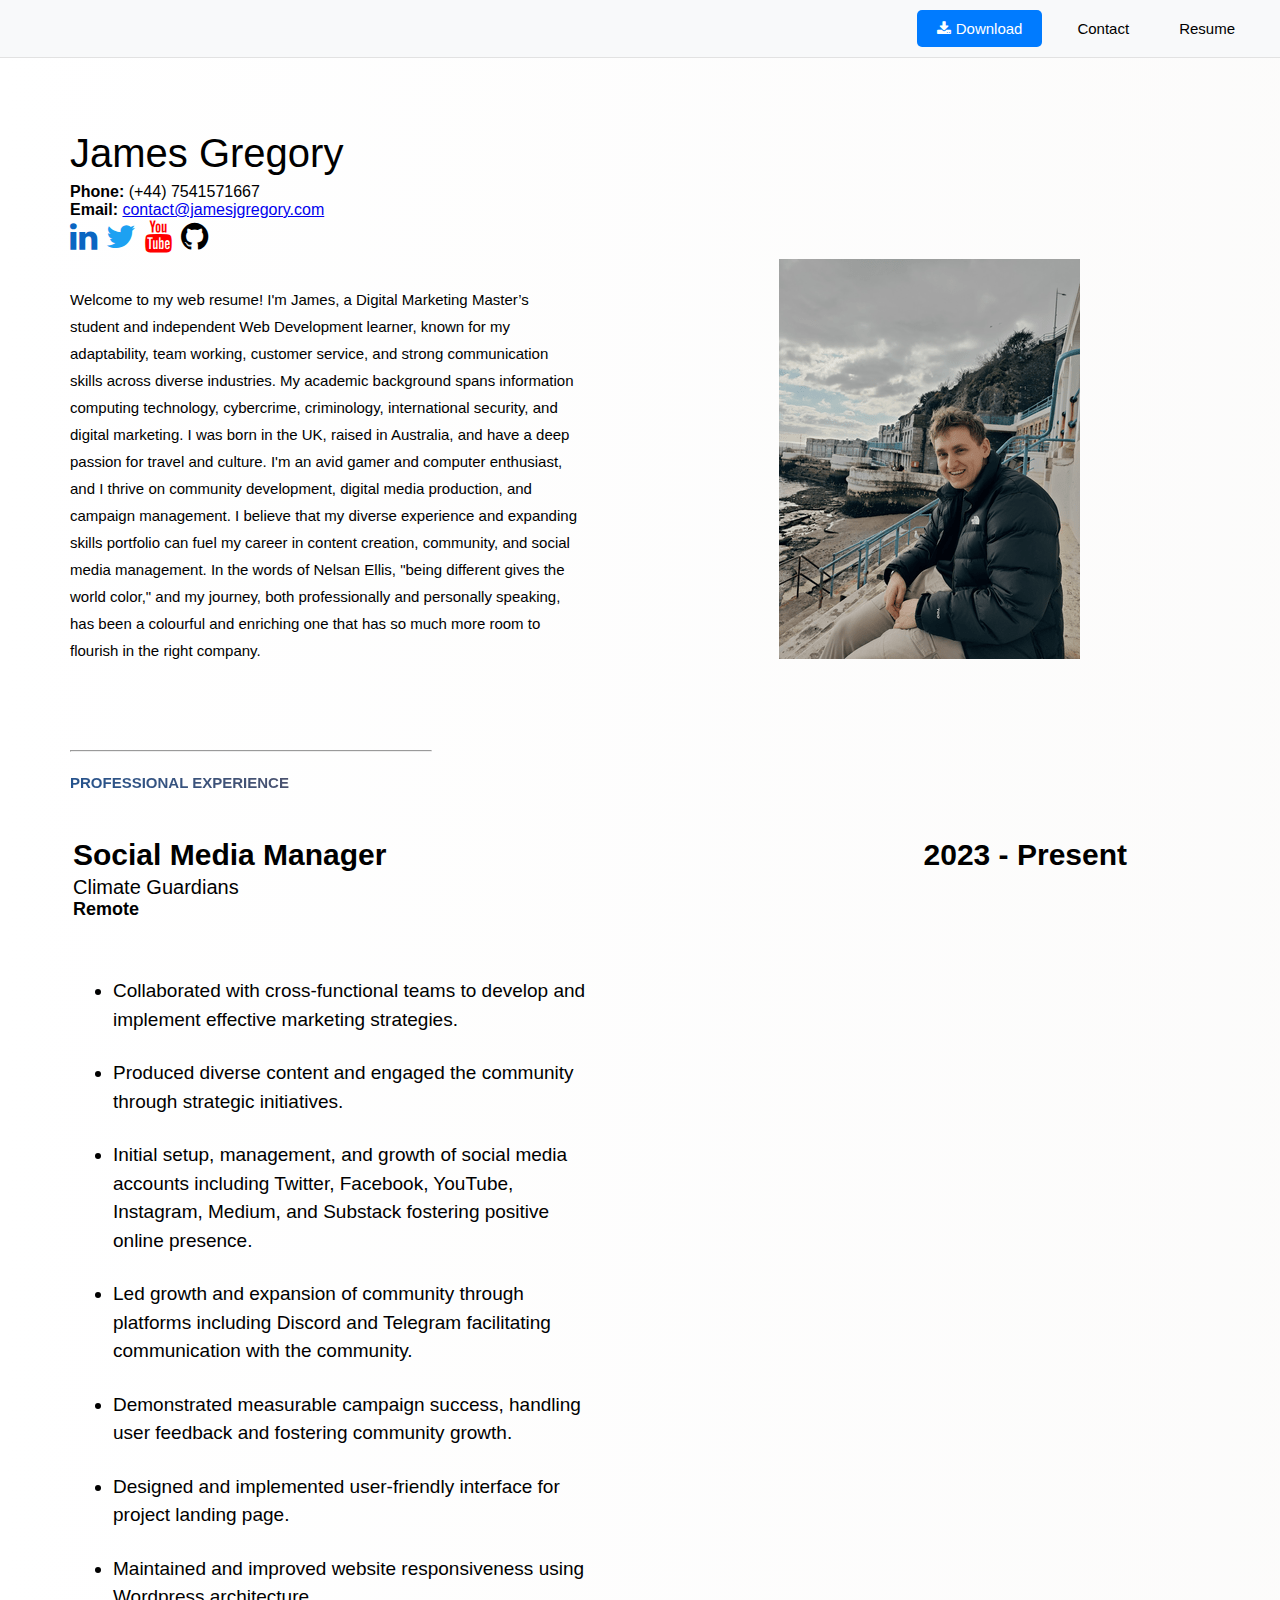
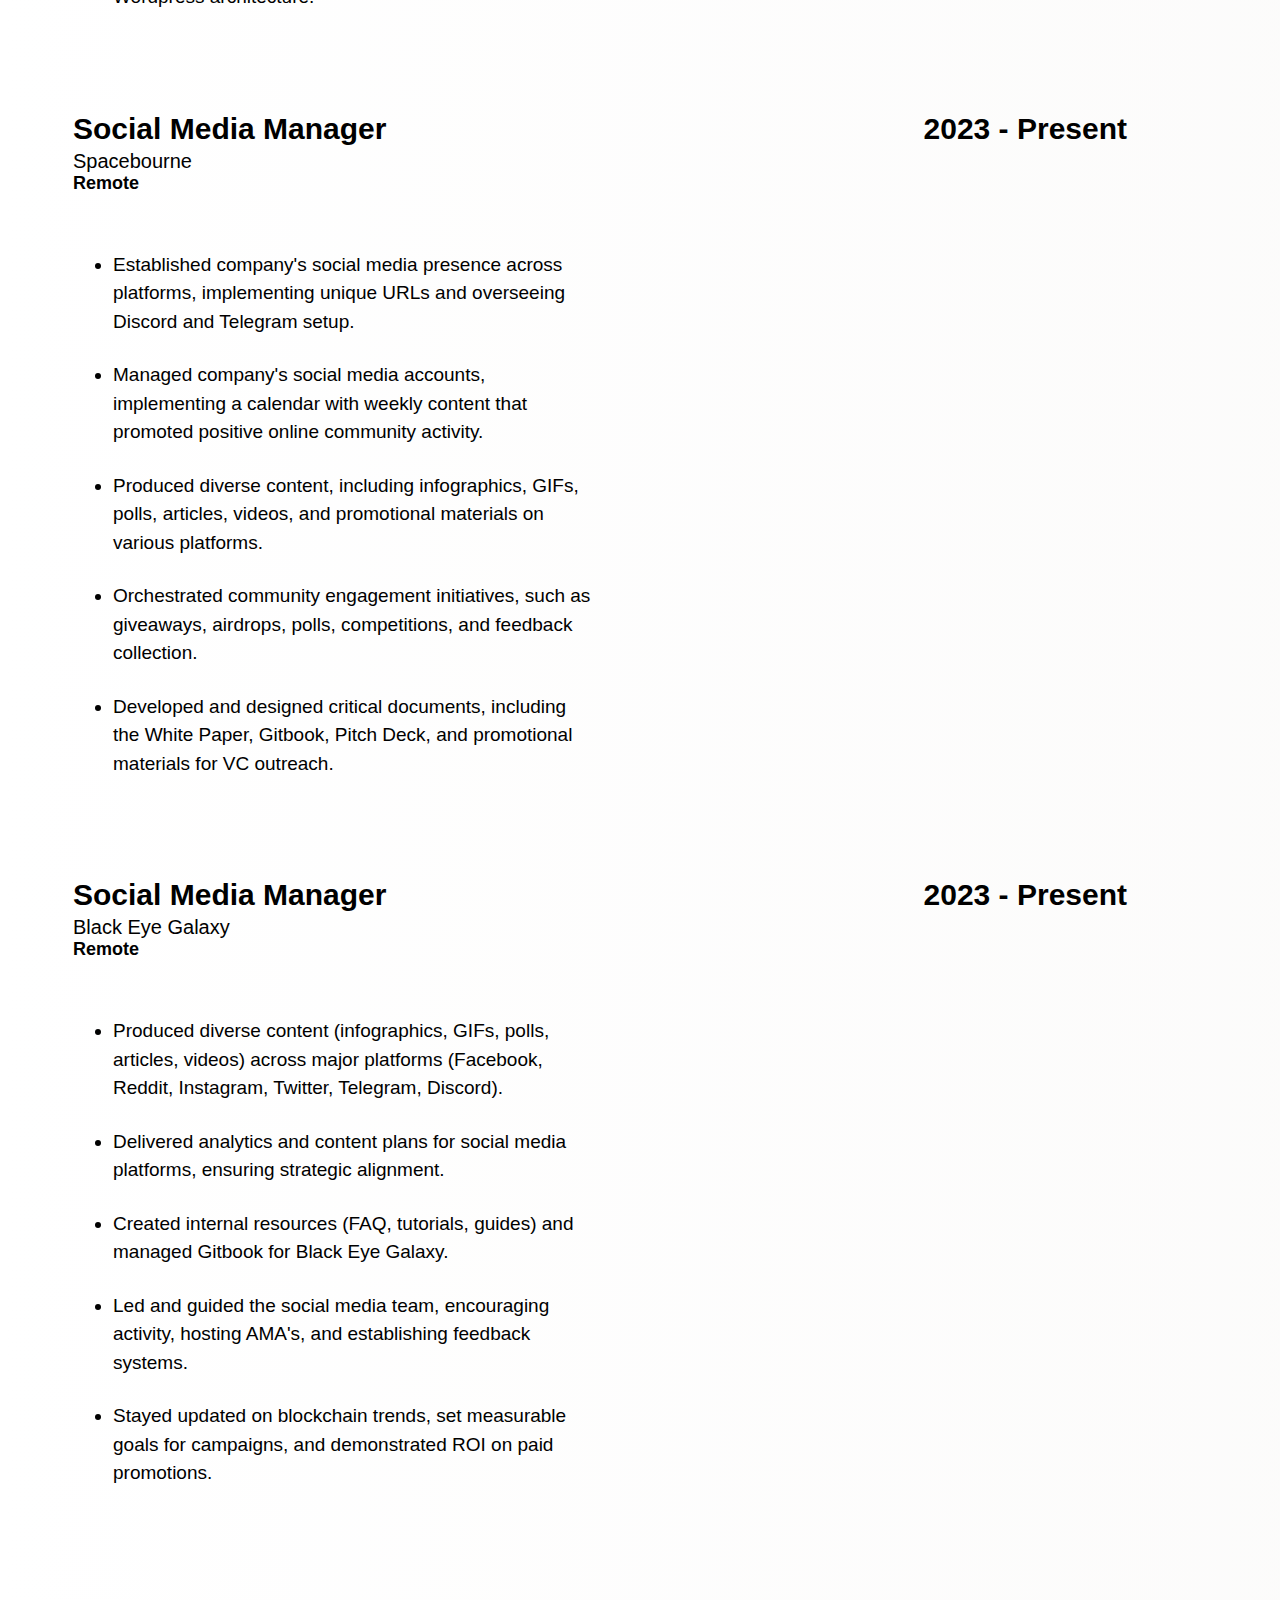
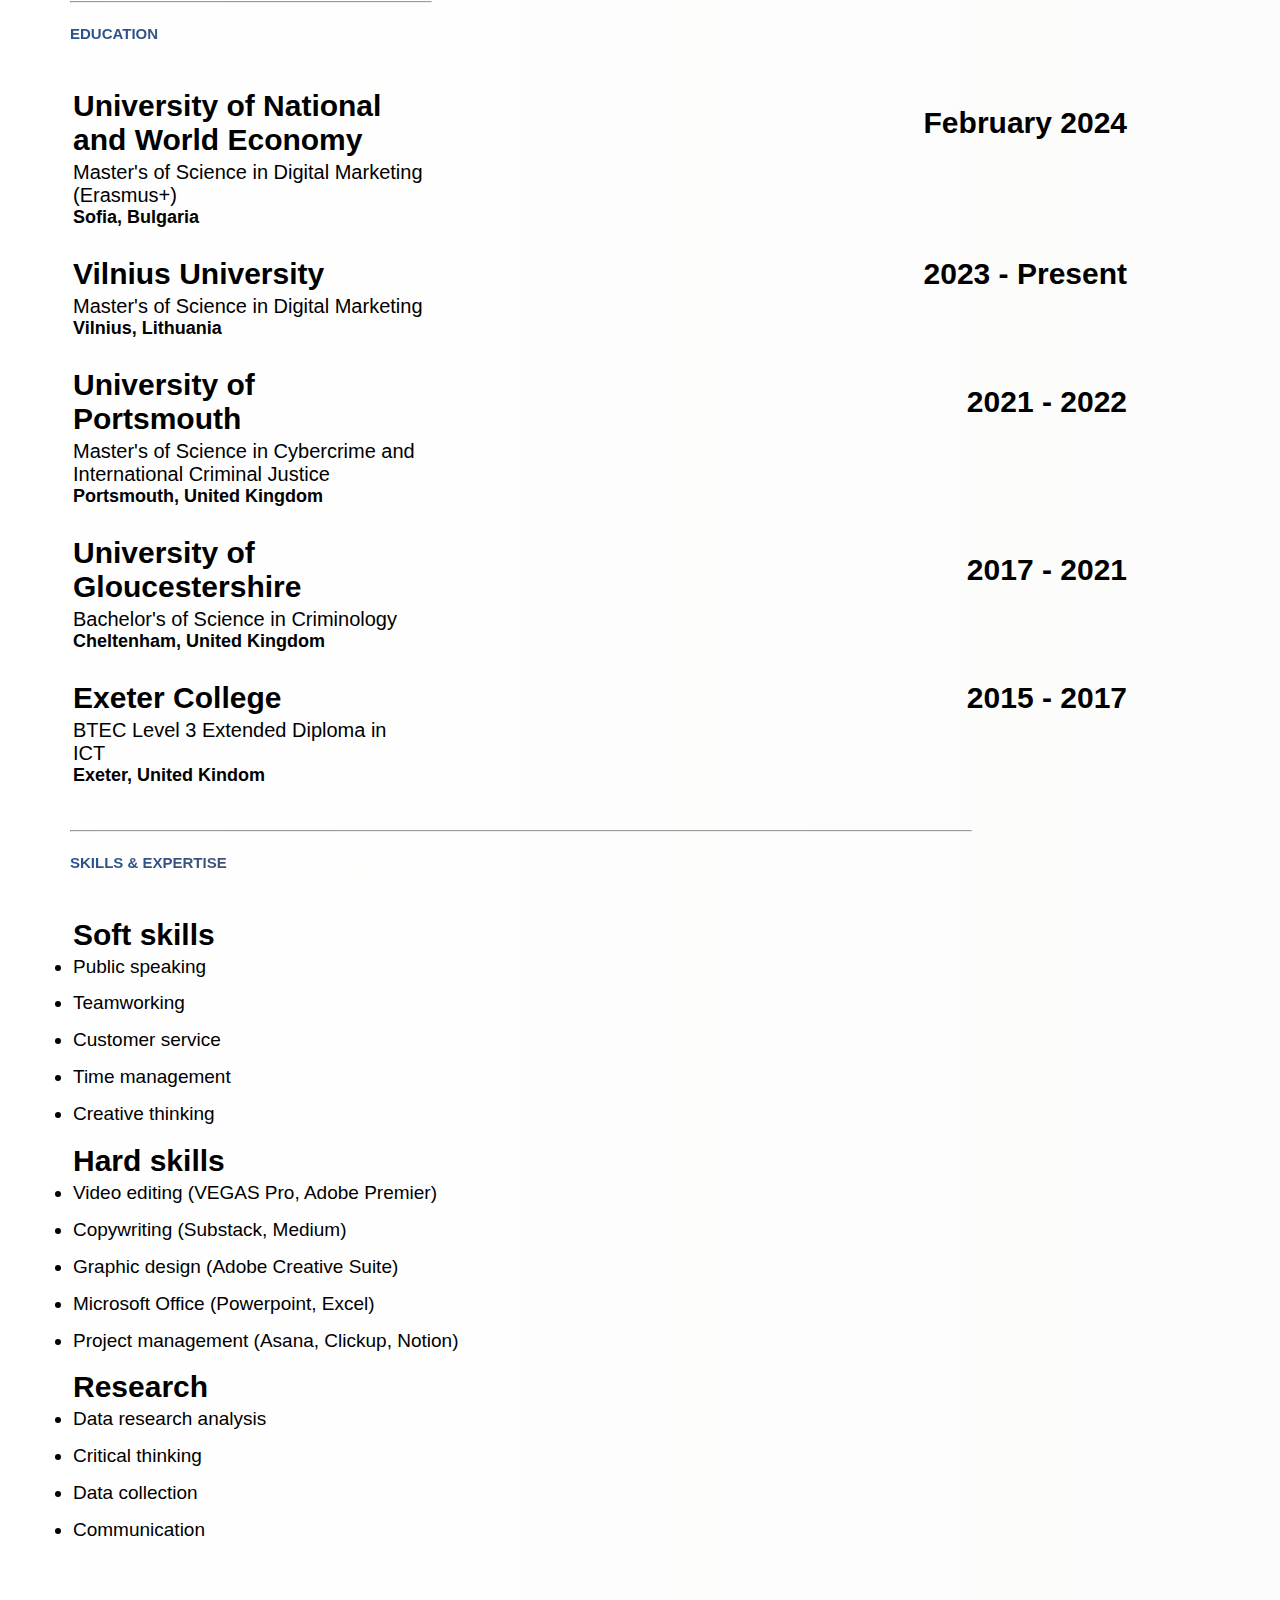
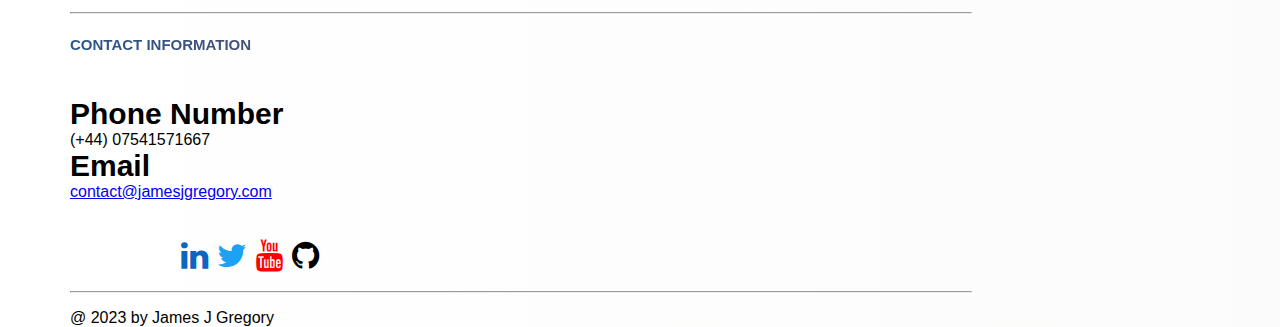
==== commit 482ef305: "Add files via upload" ====
--- a/index.html
+++ b/index.html
@@ -15,7 +15,7 @@
     <div class="navbar">
         <a href="index.html"></a>
         <div class="links">
-            <a href="JamesGregoryCV2024" target="_blank" class="btn"><i class="fa fa-download"></i> Download</a>
+            <a href="JamesGregoryCV" target="_blank" class="btn"><i class="fa fa-download"></i> Download</a>
             <a href="#contact-section">Contact</a>
             <a href="#resume-section">Resume</a>
         </div>
--- a/styles.css
+++ b/styles.css
@@ -1,239 +1,188 @@
-body {
-    margin: 0;
-    text-align: center;
-    font-family: 'Segoe UI', Tahoma, Geneva, Verdana, sans-serif;
-    font-size: 200%;
-    background: #e2e2e2;
-    background: linear-gradient(-90deg, #ECE9E6, white);
-    background-size: 600% 600%;
-    animation: gradient 15s ease infinite;
-}
-
-html {
-    height: 100%;
-}
-
-@keyframes gradient{
-    0% {
-        background-position: 0% 50%;
-    }
-
-    50% {
-        background-position: 100% 50%;
-    }
-
-    100% {
-        background-position: 0% 50%;
-    }
-}
-
-.btn {
-    background-image: radial-gradient( circle 311px at 8.6% 27.9%,  rgba(62,147,252,0.57) 12.9%, rgba(239,183,192,0.44) 91.2% );
-    border: none;
-    padding: 12px 25px;
-    border-radius: 5px;
-    margin-top: -10px;
-    cursor: pointer;
-    font-size: 15px;
-    color: black;
-  }
-  
-  /* Darker background on mouse-over */
-  .btn:hover {
-    background: linear-gradient(-45deg, white, #DAE2F8);
-  }
-
-  .fa {
-    color: black;
-    align-items: left;
-    float: left;
-    width: 50px;
-    height: 25px;
-  }
-
-  .fa:hover {
-    color: #DAE2F8;
-  }
-
-  #fa-linkedin fa-1x {
-    color:#008CBA;
-  }
-
-.navbar {
-    overflow: hidden;
-    opacity: 1;
-    position:sticky; /* Set the navbar to fixed position */
-    top: 0; /* Position the navbar at the top of the page */
-    width: 100%; /* Full width */
-    transition: top 0.3s;
-  }
-  
-.navbar a {
-    float: left;
-    display: block;
-    color: #000000;
-    text-align: center;
-    padding: 30px 30px;
-    text-decoration: none;
-    font-size: 20px;
-    margin-top: 15px;
-}
-
-.links a {
-    float: right;
-    display:block;
-    color: #000000;
-    text-align: center;
-    padding: 30px 0px  ;
-    text-decoration: none;
-    font-size: 15px;
-    margin-right: 50px;
-    margin-top: 15px;
-}
-  
-  .navbar a:hover {
-    color: #008CBA;
-  }
-
-.main {
-    float: left;
-    text-align: left;
-    margin-left: 70px;
-    margin-top: 30px;
-  }
-
-h1 {
-    margin: 35px auto 0 auto ;
-    color: #000000;
-    font-family:'Segoe UI', Tahoma, Geneva, Verdana, sans-serif;
-    font-size: 2.5;
-    line-height: 1.5;
-    font-weight:350;
-    font-style:normal;
-}
-
-.details2 li {
-    line-height: 0.1;
-    padding-top: 10px;
-}
-
-.hellop {
-    color: rgb(0, 0, 0);
-    font-family:'Segoe UI', Tahoma, Geneva, Verdana, sans-serif;
-    font-size: 15px;
-    text-align: left;
-    margin-left: 70px;
-    margin-right: 700px;
-    line-height: 1.8;
-    padding-top: 30px;
-    padding-bottom: 20px;
-    float: left;
-    font-weight: 100;
-}
-
-.james-picture {
-  float: right;
-  max-width: 25%;
-  max-height:15%;
-  margin-right: 200px;
-  margin-top: -425px;
-}
-
-h2 {
-    color: rgb(0, 0, 0);
-    font-family: 'Segoe UI', Tahoma, Geneva, Verdana, sans-serif;
-    font-size: 30px;    
-    font-weight: lighter;
-    margin: 0;
-    font-weight: normal;
-    line-height: 1.5;
-    text-align: left;
-}
-
-h3 {
-    color: #000000;
-    font-family: 'Segoe UI', Tahoma, Geneva, Verdana, sans-serif;
-    font-size: 20px;
-    margin: 0;
-    font-weight: normal;
-    font-weight: lighter;
-    line-height: 1.3;
-    text-align: left;
-}
-
-h4 {
-        color: #000000;
-        font-family: 'Segoe UI', Tahoma, Geneva, Verdana, sans-serif;
-        font-size: 18px;
-        margin: 0;
-        font-weight: normal;
-        font-weight: lighter;
-        line-height: 1.3;
-        text-align: left;
-        padding-bottom: 25px;
-}
-
-hr {
-    display: block;
-    border-style: inset;
-    border-width: 1px;
-    float: left;
-  }
-
-h5 {
-    background-color: #000000;
-    background-image: linear-gradient(45deg, rgba(62,147,252,0.57), rgba(239,183,192,0.44));
-    background-size: 100%;
-    background-clip: content-box;
-    -webkit-background-clip: text;
-    -moz-background-clip: text;
-    -webkit-text-fill-color: transparent; 
-    -moz-text-fill-color: transparent;
-    font-family: 'Segoe UI', Tahoma, Verdana, sans-serif;
-    font-size: 15px;
-    font-weight: bold;
-    margin: 0;
-    font-weight: normal;
-    line-height: 2;
-    text-align: left;
-}
-
-h6 {
-    color: rgb(0, 0, 0);
-    font-family: 'Segoe UI', Tahoma, Geneva, Verdana, sans-serif;
-    font-size: 30px;    
-    font-weight: lighter;
-    margin: 0;
-    font-weight: normal;
-    line-height: 1;
-    text-align: right;
-    margin-right: -700px;
-}
-
-
-p {
-    color: rgb(0, 0, 0);
-    font-family: 'Segoe UI', Tahoma, Geneva, Verdana, sans-serif;
-    font-size: 1rem;
-    text-align: left;
-}
-
-.content {
-    float: left;
-    margin-top: 50px;
-    margin-left: 70px;
-    margin-right: 850px;
-}
-
-li {
-    font-size: 19px;
-    font-family: 'Segoe UI', Tahoma, Geneva, Verdana, sans-serif;
-    text-align: left;
-    line-height: 1.5;
-    margin-right: -170px;
-    padding-right: 0;
-    padding-left: 0;
-    padding-bottom: 25px;
-    color: rgb(0, 0, 0);
-    font-weight: 300;
-}+body {
+    margin: 0;
+    text-align: center;
+    font-family: 'Segoe UI', Tahoma, Geneva, Verdana, sans-serif;
+    font-size: 200%;
+    background: #e2e2e2;
+    background: linear-gradient(-90deg, #ECE9E6, white);
+    background-size: 600% 600%;
+    animation: gradient 15s ease infinite;
+}
+
+html {
+    height: 100%;
+}
+}
+
+.fa {
+    color: black;
+    width: 25px; /* Adjusted size */
+    height: 25px; /* Adjusted size */
+    margin-right: 8px; /* Space between icon and text */
+}
+
+.fa:hover {
+    color: #DAE2F8;
+}
+
+#fa-linkedin.fa-1x {
+    color: #008CBA;
+}
+
+.navbar {
+    text-align: left; /* Aligning navbar items */
+    padding: 10px 20px;
+    background-color: #f8f9fa; /* Light background color */
+    border-bottom: 1px solid #e2e2e2; /* Border for navbar */
+}
+
+.navbar .links {
+    display: flex;
+    justify-content: flex-end; /* Aligning links to the right */
+    align-items: center;
+}
+
+.navbar .btn {
+    display: inline-flex;
+    align-items: center;
+    justify-content: center;
+    padding: 10px 20px;
+    background-color: #007BFF; /* Change to your preferred color */
+    color: white;
+    text-decoration: none;
+    border-radius: 5px;
+}
+
+.navbar .btn i {
+    margin-right: 5px; /* Adjust spacing between icon and text */
+}
+
+.navbar .btn:hover {
+    background-color: #0056b3; /* Change to your preferred hover color */
+}
+
+.links a {
+    display: block;
+    color: #000000;
+    text-align: center;
+    padding: 10px 15px;
+    text-decoration: none;
+    font-size: 15px;
+    margin: 0 10px; /* Space between links */
+}
+
+.links a:hover {
+    color: #008CBA;
+}
+
+.main {
+    float: left;
+    text-align: left;
+    margin-left: 70px;
+    margin-top: 30px;
+}
+
+h1 {
+    margin: 35px auto 0 auto;
+    color: #000000;
+    font-family: 'Segoe UI', Tahoma, Geneva, Verdana, sans-serif;
+    font-size: 2.5rem;
+    line-height: 1.5;
+    font-weight: 350;
+    font-style: normal;
+}
+
+.details2 li {
+    line-height: 0.1;
+    padding-top: 10px;
+}
+
+.hellop {
+    color: rgb(0, 0, 0);
+    font-family: 'Segoe UI', Tahoma, Geneva, Verdana, sans-serif;
+    font-size: 15px;
+    text-align: left;
+    margin-left: 70px;
+    margin-right: 700px;
+    line-height: 1.8;
+    padding-top: 30px;
+    padding-bottom: 20px;
+    float: left;
+    font-weight: 100;
+}
+
+.james-picture {
+    float: right;
+    max-width: 25%;
+    max-height: 15%;
+    margin-right: 200px;
+    margin-top: -425px;
+}
+
+h2, h3, h4, h5, h6, p {
+    margin: 0;
+    text-align: left;
+}
+
+h2 {
+    font-size: 30px;
+}
+
+h3 {
+    font-size: 20px;
+    font-weight: lighter;
+}
+
+h4 {
+    font-size: 18px;
+    padding-bottom: 25px;
+}
+
+h5 {
+    background-color: #000000;
+    background-image: linear-gradient(45deg, rgba(62,147,252,0.57), rgba(239,183,192,0.44));
+    background-size: 100%;
+    background-clip: content-box;
+    -webkit-background-clip: text;
+    -moz-background-clip: text;
+    -webkit-text-fill-color: transparent;
+    -moz-text-fill-color: transparent;
+    font-size: 15px;
+    font-weight: bold;
+    line-height: 2;
+}
+
+h6 {
+    font-size: 30px;
+    line-height: 1;
+    text-align: right;
+    margin-right: -700px;
+}
+
+hr {
+    display: block;
+    border-style: inset;
+    border-width: 1px;
+    float: left;
+}
+
+p {
+    font-size: 1rem;
+}
+
+.content {
+    float: left;
+    margin-top: 50px;
+    margin-left: 70px;
+    margin-right: 850px;
+}
+
+li {
+    font-size: 19px;
+    text-align: left;
+    line-height: 1.5;
+    margin-right: -170px;
+    padding-bottom: 25px;
+    color: rgb(0, 0, 0);
+    font-weight: 300;
+}
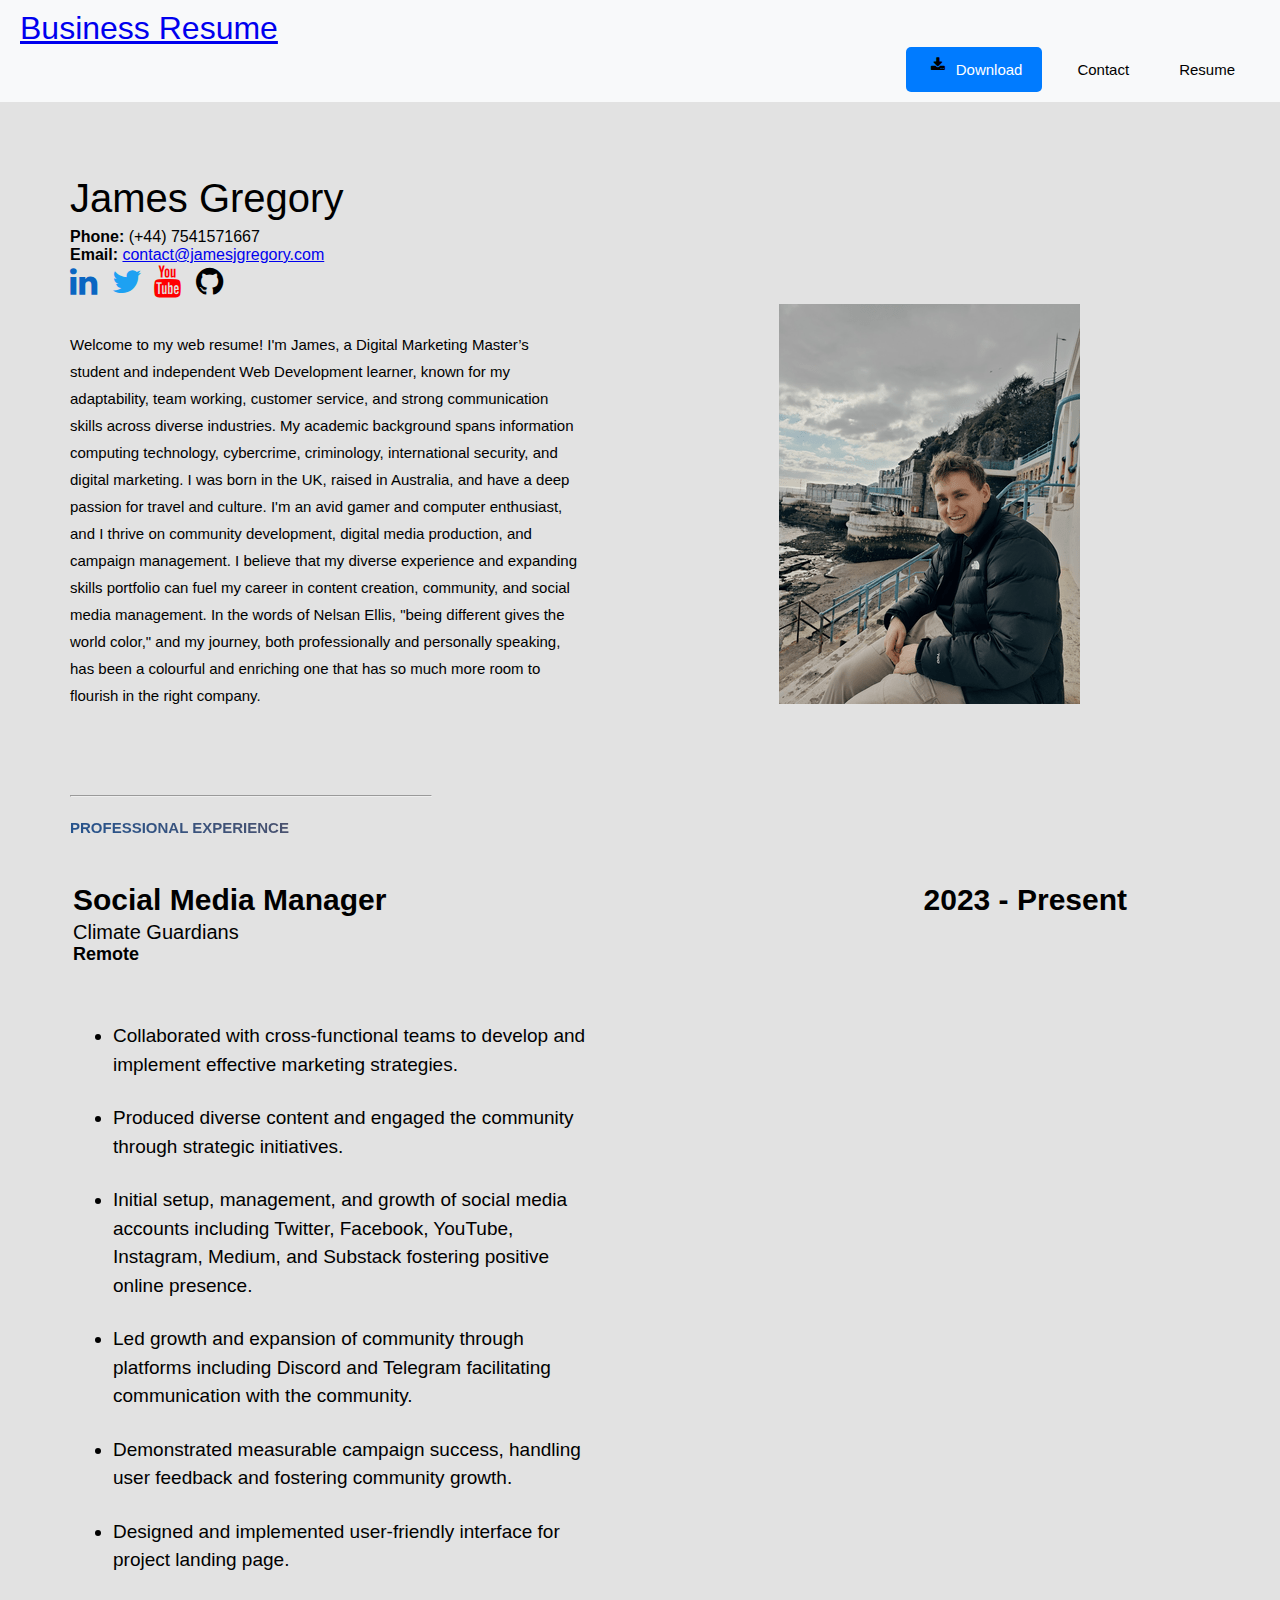
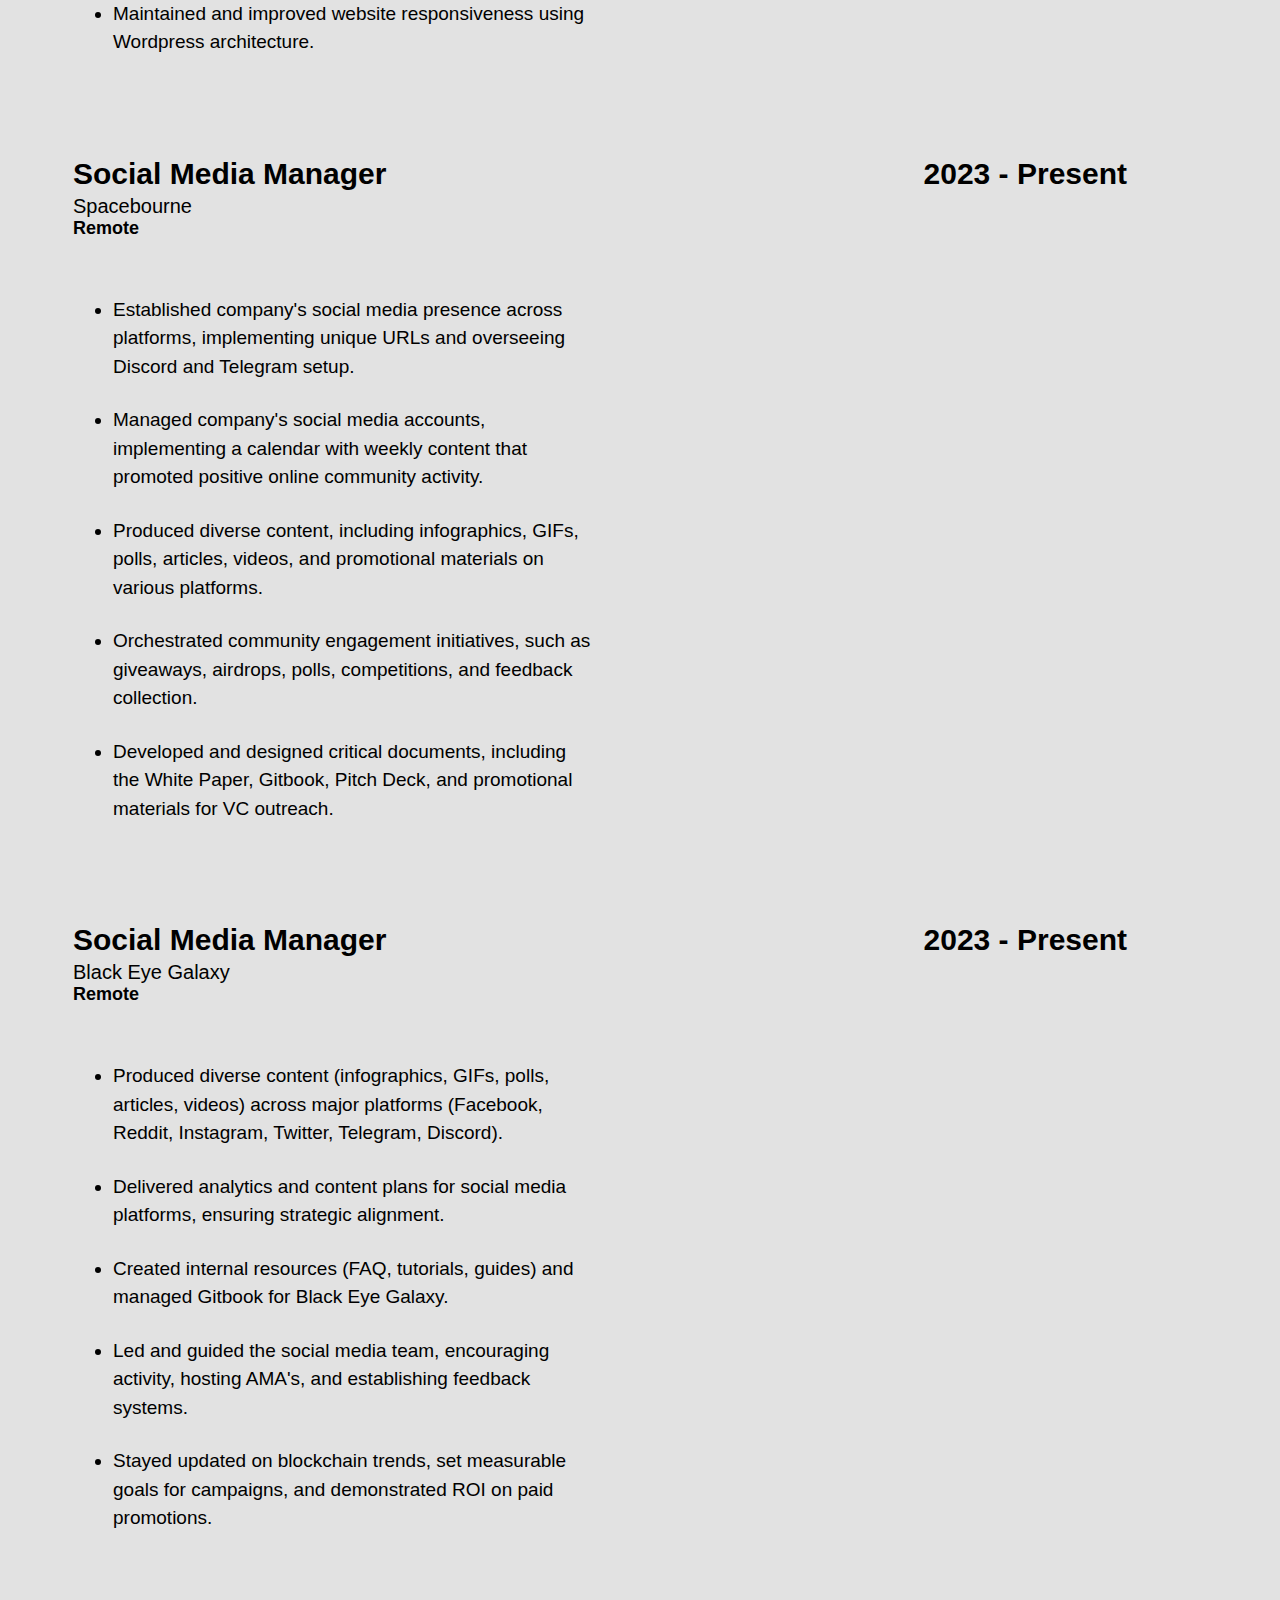
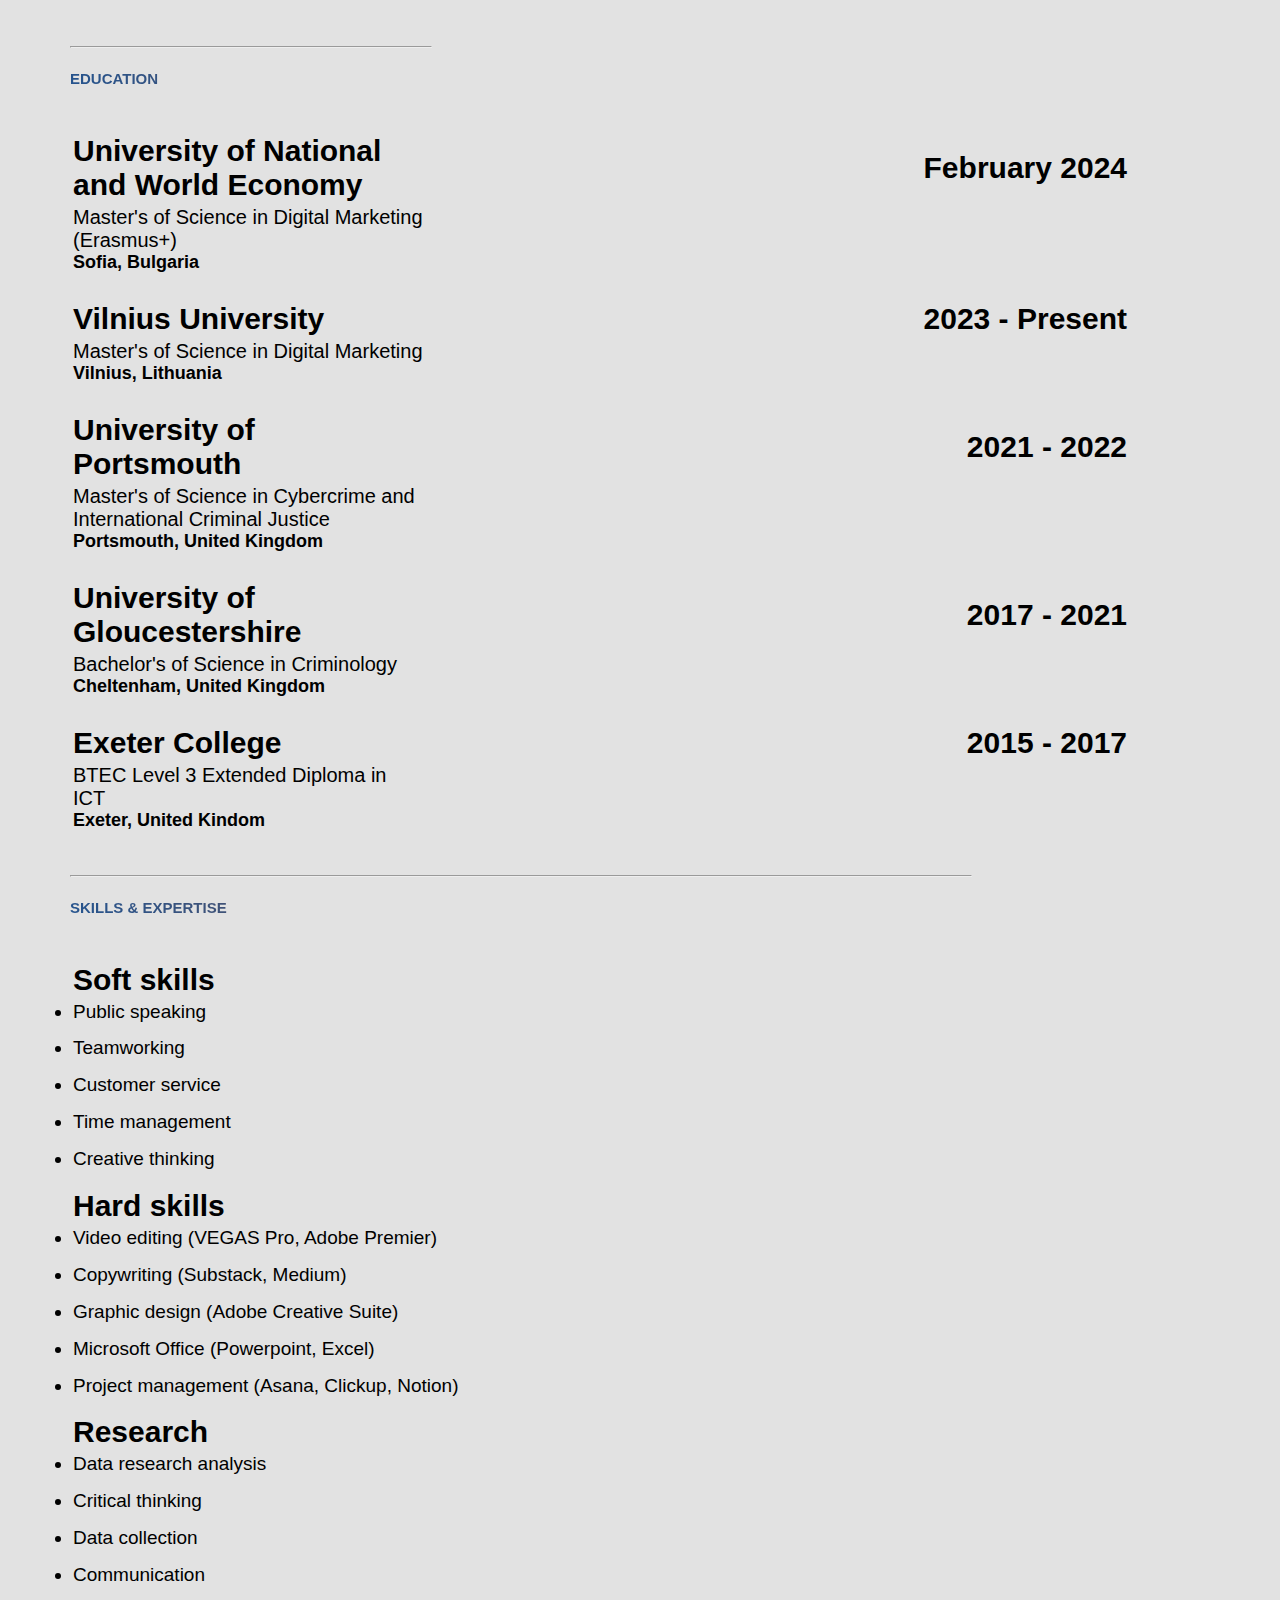
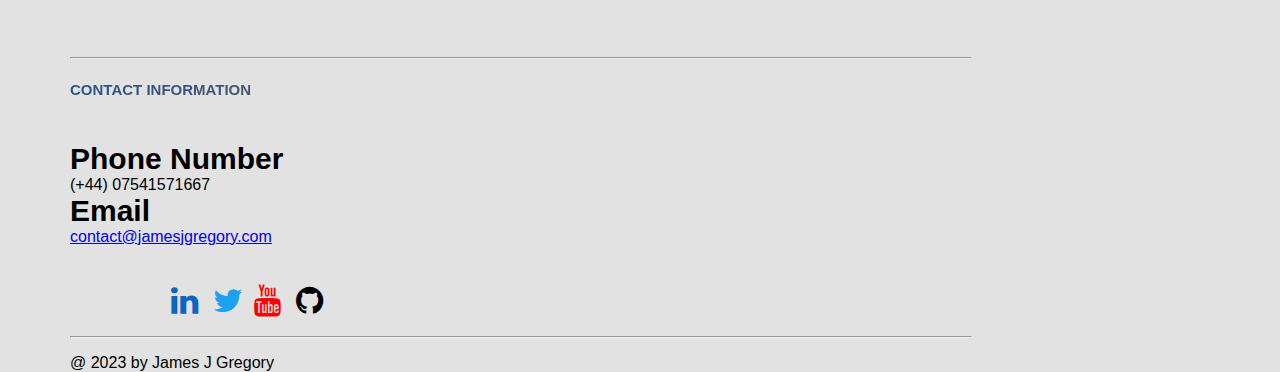
==== commit 75523358: "Add files via upload" ====
--- a/index.html
+++ b/index.html
@@ -13,9 +13,9 @@
 
 <body>
     <div class="navbar">
-        <a href="index.html"></a>
+        <a href="index.html" class="logo">Business Resume</a>
         <div class="links">
-            <a href="JamesGregoryCV" target="_blank" class="btn"><i class="fa fa-download"></i> Download</a>
+            <a href="JamesGregoryCV.pdf" class="btn"><i class="fa fa-download"></i> Download</a>
             <a href="#contact-section">Contact</a>
             <a href="#resume-section">Resume</a>
         </div>
--- a/styles.css
+++ b/styles.css
@@ -4,14 +4,10 @@
     font-family: 'Segoe UI', Tahoma, Geneva, Verdana, sans-serif;
     font-size: 200%;
     background: #e2e2e2;
-    background: linear-gradient(-90deg, #ECE9E6, white);
-    background-size: 600% 600%;
-    animation: gradient 15s ease infinite;
 }
 
 html {
     height: 100%;
-}
 }
 
 .fa {
@@ -141,8 +137,7 @@
 h5 {
     background-color: #000000;
     background-image: linear-gradient(45deg, rgba(62,147,252,0.57), rgba(239,183,192,0.44));
-    background-size: 100%;
-    background-clip: content-box;
+    background-clip: text;
     -webkit-background-clip: text;
     -moz-background-clip: text;
     -webkit-text-fill-color: transparent;
@@ -185,4 +180,4 @@
     padding-bottom: 25px;
     color: rgb(0, 0, 0);
     font-weight: 300;
-}
+}